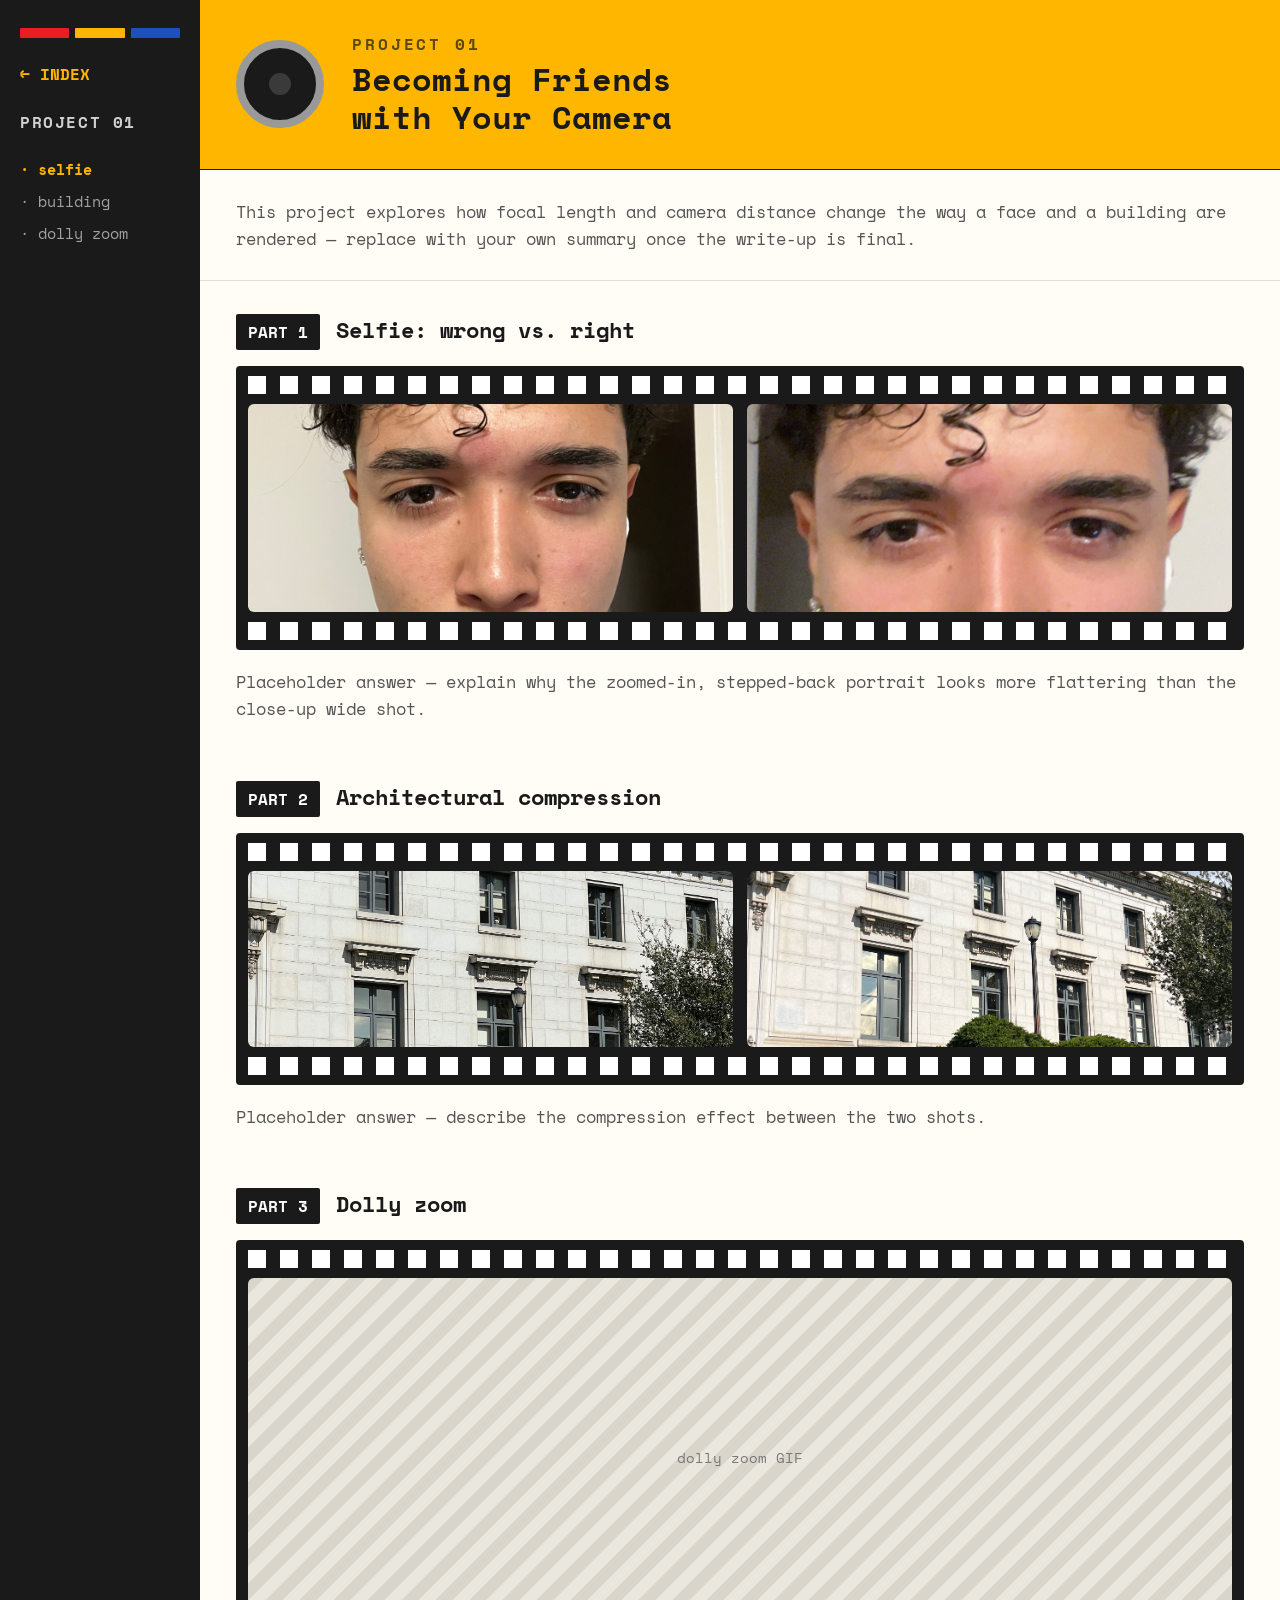
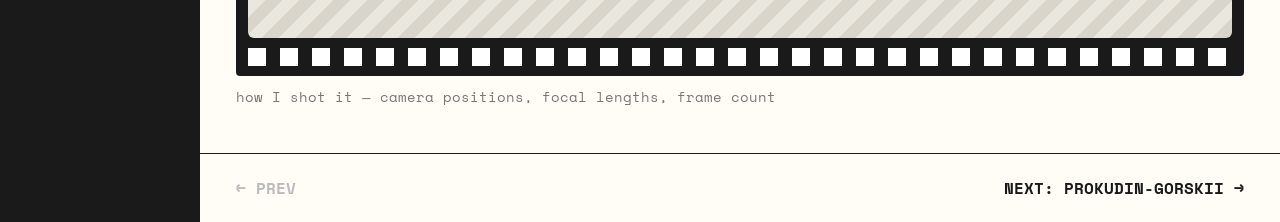
==== projects/01/index.html @ 3f82b8d4 "Add real photos for Project 01 Parts 1 and 2" ====
<!DOCTYPE html>
<html lang="en">
<head>
<meta charset="UTF-8">
<meta name="viewport" content="width=device-width, initial-scale=1.0">
<title>Project 01 — Becoming Friends with Your Camera</title>
<link rel="preconnect" href="https://fonts.googleapis.com">
<link href="https://fonts.googleapis.com/css2?family=Caveat:wght@500;700&family=Space+Mono:wght@400;700&display=swap" rel="stylesheet">
<link rel="stylesheet" href="../../css/site.css">
</head>
<body>
<div class="layout">

  <aside class="sidebar">
    <div class="film-bars">
      <span style="background: var(--red)"></span>
      <span style="background: var(--yellow)"></span>
      <span style="background: var(--blue)"></span>
    </div>

    <a href="../../" class="back-index">← INDEX</a>
    <div class="project-label">PROJECT 01</div>

    <nav class="section-nav">
      <a href="#part-1" class="active">· selfie</a>
      <a href="#part-2">· building</a>
      <a href="#part-3">· dolly zoom</a>
    </nav>

    <div class="next-link" style="visibility:hidden">next 02 →</div>
  </aside>

  <main class="main" style="padding:0">

    <div class="hero hero-yellow">
      <div class="lens"><div class="lens-inner"></div></div>
      <div>
        <div class="hero-eyebrow">PROJECT 01</div>
        <div class="hero-title">Becoming Friends<br>with Your Camera</div>
      </div>
    </div>

    <div class="summary">
      This project explores how focal length and camera distance change the way a face and a
      building are rendered — replace with your own summary once the write-up is final.
    </div>

    <div class="body">

      <section id="part-1">
        <div class="part-heading">
          <span class="part-chip">PART 1</span>
          <span class="part-title">Selfie: wrong vs. right</span>
        </div>
        <div class="film-strip">
          <div class="perf"></div>
          <div class="frames">
            <div class="frame frame-104"><img src="img/part1-close-up.jpg" alt="Close-up selfie, 24mm"></div>
            <div class="frame frame-104"><img src="img/part1-back-zoom.jpg" alt="Stepped back and zoomed selfie, 77mm"></div>
          </div>
          <div class="perf"></div>
        </div>
        <p class="part-answer">
          Placeholder answer — explain why the zoomed-in, stepped-back portrait looks more
          flattering than the close-up wide shot.
        </p>
      </section>

      <section id="part-2">
        <div class="part-heading">
          <span class="part-chip">PART 2</span>
          <span class="part-title">Architectural compression</span>
        </div>
        <div class="film-strip">
          <div class="perf"></div>
          <div class="frames">
            <div class="frame frame-88"><img src="img/part2-zoomed-far.jpg" alt="Building shot, zoomed in from far away"></div>
            <div class="frame frame-88"><img src="img/part2-wide-close.jpg" alt="Building shot, wide angle from close up"></div>
          </div>
          <div class="perf"></div>
        </div>
        <p class="part-answer">
          Placeholder answer — describe the compression effect between the two shots.
        </p>
      </section>

      <section id="part-3">
        <div class="part-heading">
          <span class="part-chip">PART 3</span>
          <span class="part-title">Dolly zoom</span>
        </div>
        <div class="film-strip">
          <div class="perf"></div>
          <div class="frames">
            <div class="frame slot frame-180"><span>dolly zoom GIF</span></div>
          </div>
          <div class="perf"></div>
        </div>
        <p class="part-caption">
          how I shot it — camera positions, focal lengths, frame count
        </p>
      </section>

    </div>

    <div class="page-footer">
      <span class="disabled">← PREV</span>
      <span>NEXT: PROKUDIN-GORSKII →</span>
    </div>

  </main>

</div>

<script>
  const links = document.querySelectorAll('.section-nav a');
  const sections = [...links].map(a => document.querySelector(a.getAttribute('href')));
  const observer = new IntersectionObserver((entries) => {
    entries.forEach(entry => {
      if (entry.isIntersecting) {
        const id = '#' + entry.target.id;
        links.forEach(a => a.classList.toggle('active', a.getAttribute('href') === id));
      }
    });
  }, { rootMargin: '-40% 0px -50% 0px' });
  sections.forEach(s => s && observer.observe(s));
</script>
</body>
</html>
---- css/site.css ----
/* ============================================================
   CS180 Computational Photography — site tokens & components
   ============================================================ */

:root {
  --red: #ed1c24;
  --yellow: #ffb600;
  --blue: #1f4ebf;
  --black: #1a1a1a;
  --bg: #fffdf6;
  --white: #fff;

  --body-copy: #555;
  --slot-label: #777;
  --disabled: #bbb;

  --yellow-dark: #d99b00;
  --red-dark: #b0141b;
  --blue-dark: #16389a;

  --ph-bg: #efece4;
  --ph-border: #bbb6ab;
  --ph-dashed: #cfcac0;
  --ph-text: #b3aea3;

  --slot-stripe-1: #d9d5cb;
  --slot-stripe-2: #eae7de;

  --sidebar-w: 200px;
}

* { box-sizing: border-box; }

html, body {
  margin: 0;
  padding: 0;
  background: var(--bg);
  color: var(--black);
  font-family: 'Space Mono', monospace;
}

a { color: inherit; text-decoration: none; }

.layout {
  display: flex;
  min-height: 100vh;
}

/* ---------------- Sidebar ---------------- */

.sidebar {
  width: var(--sidebar-w);
  flex: 0 0 var(--sidebar-w);
  background: var(--black);
  color: var(--white);
  display: flex;
  flex-direction: column;
  gap: 24px;
  padding: 28px 20px;
}

.film-bars {
  display: flex;
  gap: 6px;
  height: 10px;
}
.film-bars span {
  flex: 1;
  border-radius: 1px;
}

.name-block .name {
  font-weight: 700;
  font-size: 22px;
  line-height: 1.15;
}
.name-block .course {
  font-weight: 400;
  font-size: 14px;
  opacity: .6;
  margin-top: 4px;
}

.project-nav {
  display: flex;
  flex-direction: column;
  gap: 12px;
  font-weight: 400;
  font-size: 16px;
}
.project-nav a,
.project-nav span {
  display: block;
}
.project-nav .active {
  color: var(--yellow);
  font-weight: 700;
}
.project-nav .dim {
  opacity: .7;
}
.project-nav .locked {
  opacity: .35;
}

.section-nav {
  display: flex;
  flex-direction: column;
  gap: 10px;
  font-weight: 400;
  font-size: 15px;
}
.section-nav a {
  opacity: .6;
}
.section-nav a.active {
  color: var(--yellow);
  font-weight: 700;
  opacity: 1;
}

.back-index {
  font-weight: 700;
  font-size: 16px;
  color: var(--yellow);
}

.project-label {
  font-weight: 700;
  font-size: 16px;
  letter-spacing: .1em;
  opacity: .8;
}

.sidebar-footer {
  margin-top: auto;
  display: flex;
  flex-direction: column;
  gap: 8px;
  font-size: 14px;
  opacity: .5;
}

.next-link {
  margin-top: auto;
  font-weight: 700;
  font-size: 16px;
  color: var(--yellow);
}

/* ---------------- Main column ---------------- */

.main {
  flex: 1;
  min-width: 0;
  padding: 40px 36px;
}

.main h1.page-title {
  font-weight: 700;
  font-size: 30px;
  letter-spacing: .16em;
  margin: 0 0 32px;
}

.project-grid {
  display: grid;
  grid-template-columns: 1fr 1fr;
  gap: 28px;
}

/* ---------------- Camera card ---------------- */

.cam-card {
  display: block;
  border: 1.5px solid var(--black);
  border-radius: 10px;
  padding: 18px;
  transition: transform .15s ease;
}
.cam-card:focus-visible {
  outline: 2px solid var(--black);
  outline-offset: 2px;
}
@media (prefers-reduced-motion: no-preference) {
  .cam-card:hover {
    transform: translateY(-4px);
    box-shadow: 0 6px 14px rgba(0,0,0,.15);
  }
}

.cam-yellow { background: var(--yellow); color: var(--black); }
.cam-red    { background: var(--red);    color: var(--white); }
.cam-blue   { background: var(--blue);   color: var(--white); }

.cam-top {
  display: flex;
  justify-content: space-between;
  align-items: flex-start;
}

.lens {
  width: 68px;
  height: 68px;
  border-radius: 50%;
  background: var(--black);
  border: 6px solid #999;
  display: flex;
  align-items: center;
  justify-content: center;
}
.cam-yellow .lens { border-color: var(--yellow-dark); }
.cam-red    .lens { border-color: var(--red-dark); }
.cam-blue   .lens { border-color: var(--blue-dark); }

.lens-inner {
  width: 22px;
  height: 22px;
  border-radius: 50%;
  background: #3a3a3a;
}

.viewfinder {
  width: 44px;
  height: 28px;
  background: var(--white);
  border: 1.5px solid var(--black);
  border-radius: 2px;
}

.shutter {
  width: 24px;
  height: 24px;
  border-radius: 50%;
  border: 1.5px solid var(--black);
}
.cam-yellow .shutter { background: var(--red); }
.cam-red    .shutter,
.cam-blue   .shutter { background: var(--yellow); }

.film-edge {
  height: 16px;
  margin: 18px 0 14px;
  border-radius: 2px;
}
.film-edge-yellow {
  background: repeating-linear-gradient(90deg,
    var(--red) 0 16px, var(--blue) 16px 32px, var(--white) 32px 48px);
}
.film-edge-red {
  background: repeating-linear-gradient(90deg,
    var(--yellow) 0 16px, var(--blue) 16px 32px, var(--white) 32px 48px);
}
.film-edge-blue {
  background: repeating-linear-gradient(90deg,
    var(--red) 0 16px, var(--yellow) 16px 32px, var(--white) 32px 48px);
}

.cam-title {
  font-weight: 700;
  font-size: 21px;
  line-height: 1.15;
}

.cam-footer {
  display: flex;
  justify-content: space-between;
  align-items: center;
  margin-top: 12px;
}
.cam-num {
  font-weight: 400;
  font-size: 14px;
  opacity: .8;
}
.cam-cta {
  font-weight: 700;
  font-size: 14px;
  background: var(--black);
  color: var(--white);
  padding: 4px 8px;
  border-radius: 2px;
}

/* ---------------- Placeholder card ---------------- */

.cam-card.placeholder {
  background: var(--ph-bg);
  border: 1.5px dashed var(--ph-border);
  color: var(--ph-text);
  cursor: default;
  pointer-events: none;
}
.placeholder .lens {
  background: transparent;
  border: 3px dashed var(--ph-dashed);
}
.placeholder .lens-inner {
  background: transparent;
  border: 1.5px dashed var(--ph-dashed);
}
.placeholder .viewfinder {
  background: transparent;
  border: 1.5px dashed var(--ph-dashed);
}
.placeholder .shutter {
  background: transparent;
  border: 1.5px dashed var(--ph-dashed);
}
.placeholder .film-edge {
  background: none;
  border-top: 1px dashed var(--ph-dashed);
  height: 0;
  margin: 18px 0 14px;
}
.placeholder .cam-cta {
  background: transparent;
  color: var(--ph-text);
  border: 1px dashed var(--ph-dashed);
}

/* ---------------- Project hero ---------------- */

.hero {
  border-bottom: 1.5px solid var(--black);
  padding: 32px 36px;
  display: flex;
  align-items: center;
  gap: 28px;
}
.hero-yellow { background: var(--yellow); }
.hero-red    { background: var(--red); color: var(--white); }
.hero-blue   { background: var(--blue); color: var(--white); }

.hero .lens {
  width: 88px;
  height: 88px;
  border-width: 8px;
  flex: 0 0 auto;
}

.hero-eyebrow {
  font-weight: 700;
  font-size: 16px;
  letter-spacing: .18em;
  opacity: .7;
}
.hero-title {
  font-weight: 700;
  font-size: 32px;
  line-height: 1.2;
  margin-top: 4px;
}

.summary {
  padding: 28px 36px;
  border-bottom: 1px solid rgba(0,0,0,.12);
  font-weight: 400;
  font-size: 17px;
  line-height: 1.6;
  color: var(--body-copy);
}

.body {
  display: flex;
  flex-direction: column;
  gap: 40px;
  padding: 32px 36px;
}

.part-heading {
  display: flex;
  align-items: baseline;
  gap: 16px;
  margin-bottom: 16px;
}
.part-chip {
  font-weight: 700;
  font-size: 16px;
  padding: 6px 12px;
  background: var(--black);
  color: var(--white);
  border-radius: 2px;
}
.part-title {
  font-weight: 700;
  font-size: 22px;
}

.part-answer {
  margin-top: 18px;
  font-weight: 400;
  font-size: 17px;
  line-height: 1.6;
  color: var(--body-copy);
}

.part-caption {
  margin-top: 10px;
  font-weight: 400;
  font-size: 14px;
  color: var(--slot-label);
}

/* ---------------- Film strip ---------------- */

.film-strip {
  background: var(--black);
  padding: 10px 12px;
  border-radius: 4px;
}
.perf {
  height: 18px;
  background: repeating-linear-gradient(90deg,
    var(--white) 0 18px, var(--black) 18px 32px);
}
.frames {
  display: flex;
  gap: 14px;
  padding: 10px 0;
}
.frame {
  flex: 1;
  min-width: 0;
  border-radius: 6px;
  overflow: hidden;
}
.frame img {
  width: 100%;
  height: 100%;
  object-fit: cover;
  display: block;
}
.frame.slot {
  background: repeating-linear-gradient(135deg,
    var(--slot-stripe-1) 0 12px, var(--slot-stripe-2) 12px 24px);
  display: flex;
  align-items: center;
  justify-content: center;
  text-align: center;
  padding: 8px;
}
.frame.slot span {
  font-size: 14px;
  color: var(--slot-label);
}

.frame-104 { height: 208px; }
.frame-88  { height: 176px; }
.frame-180 { height: 360px; }

/* ---------------- Page footer nav ---------------- */

.page-footer {
  display: flex;
  justify-content: space-between;
  padding: 22px 36px;
  border-top: 1.5px solid var(--black);
  font-weight: 700;
  font-size: 16px;
}
.page-footer .disabled {
  color: var(--disabled);
  pointer-events: none;
}

/* ---------------- Responsive ---------------- */

@media (max-width: 900px) {
  .layout {
    flex-direction: column;
  }
  .sidebar {
    width: 100%;
    flex: 0 0 auto;
    flex-direction: row;
    align-items: center;
    flex-wrap: wrap;
    gap: 16px 24px;
  }
  .film-bars {
    width: 60px;
    height: auto;
    flex-direction: column;
    align-self: stretch;
  }
  .name-block { margin-right: auto; }
  .sidebar-footer,
  .next-link {
    margin-top: 0;
    margin-left: auto;
  }
  .project-nav {
    flex-direction: row;
    gap: 16px;
  }
  .section-nav {
    flex-direction: row;
    gap: 16px;
  }
}

@media (max-width: 640px) {
  .project-grid {
    grid-template-columns: 1fr;
  }
  .frames {
    flex-direction: column;
  }
  .frame-104, .frame-88 {
    height: auto;
    min-height: 200px;
  }
}
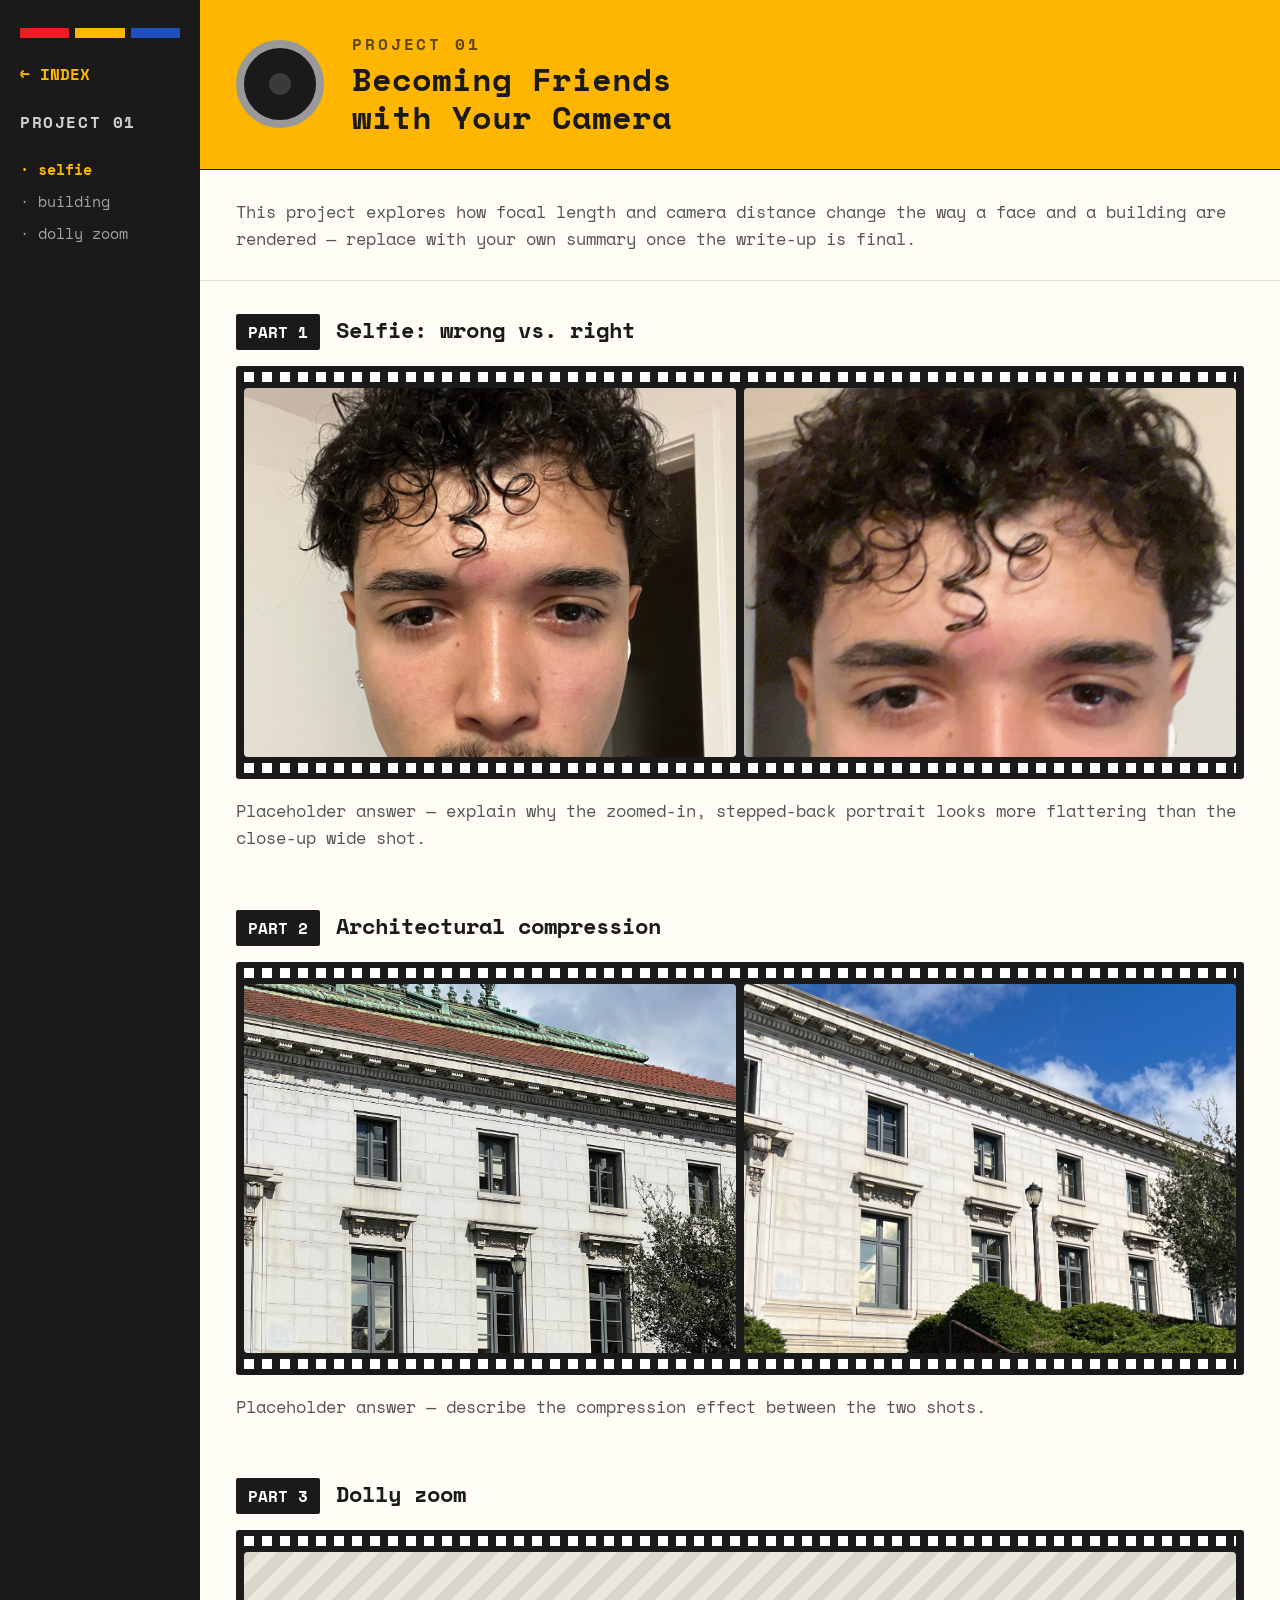
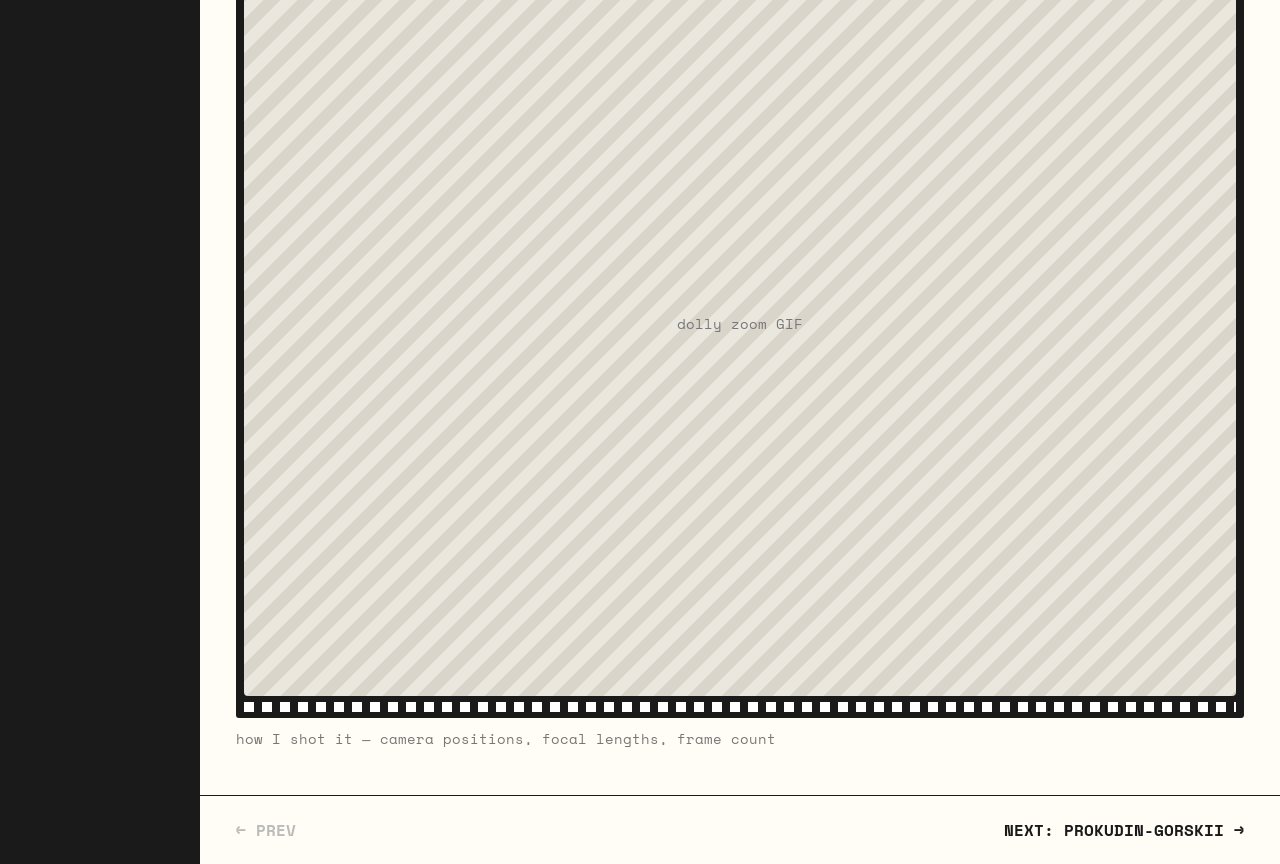
==== commit a34a7fb8: "Fix film frame crop to 4:3 aspect ratio and shrink film border" ====
--- a/projects/01/index.html
+++ b/projects/01/index.html
@@ -55,8 +55,8 @@
         <div class="film-strip">
           <div class="perf"></div>
           <div class="frames">
-            <div class="frame frame-104"><img src="img/part1-close-up.jpg" alt="Close-up selfie, 24mm"></div>
-            <div class="frame frame-104"><img src="img/part1-back-zoom.jpg" alt="Stepped back and zoomed selfie, 77mm"></div>
+            <div class="frame"><img src="img/part1-close-up.jpg" alt="Close-up selfie, 24mm"></div>
+            <div class="frame"><img src="img/part1-back-zoom.jpg" alt="Stepped back and zoomed selfie, 77mm"></div>
           </div>
           <div class="perf"></div>
         </div>
@@ -74,8 +74,8 @@
         <div class="film-strip">
           <div class="perf"></div>
           <div class="frames">
-            <div class="frame frame-88"><img src="img/part2-zoomed-far.jpg" alt="Building shot, zoomed in from far away"></div>
-            <div class="frame frame-88"><img src="img/part2-wide-close.jpg" alt="Building shot, wide angle from close up"></div>
+            <div class="frame"><img src="img/part2-zoomed-far.jpg" alt="Building shot, zoomed in from far away"></div>
+            <div class="frame"><img src="img/part2-wide-close.jpg" alt="Building shot, wide angle from close up"></div>
           </div>
           <div class="perf"></div>
         </div>
@@ -92,7 +92,7 @@
         <div class="film-strip">
           <div class="perf"></div>
           <div class="frames">
-            <div class="frame slot frame-180"><span>dolly zoom GIF</span></div>
+            <div class="frame slot"><span>dolly zoom GIF</span></div>
           </div>
           <div class="perf"></div>
         </div>
--- a/css/site.css
+++ b/css/site.css
@@ -406,29 +406,31 @@
 
 .film-strip {
   background: var(--black);
-  padding: 10px 12px;
-  border-radius: 4px;
+  padding: 6px 8px;
+  border-radius: 3px;
 }
 .perf {
-  height: 18px;
+  height: 10px;
   background: repeating-linear-gradient(90deg,
-    var(--white) 0 18px, var(--black) 18px 32px);
+    var(--white) 0 10px, var(--black) 10px 18px);
 }
 .frames {
   display: flex;
-  gap: 14px;
-  padding: 10px 0;
+  gap: 8px;
+  padding: 6px 0;
 }
 .frame {
   flex: 1;
   min-width: 0;
-  border-radius: 6px;
+  aspect-ratio: 4 / 3;
+  border-radius: 4px;
   overflow: hidden;
 }
 .frame img {
   width: 100%;
   height: 100%;
   object-fit: cover;
+  object-position: center 30%;
   display: block;
 }
 .frame.slot {
@@ -444,10 +446,6 @@
   font-size: 14px;
   color: var(--slot-label);
 }
-
-.frame-104 { height: 208px; }
-.frame-88  { height: 176px; }
-.frame-180 { height: 360px; }
 
 /* ---------------- Page footer nav ---------------- */
 
@@ -507,8 +505,4 @@
   .frames {
     flex-direction: column;
   }
-  .frame-104, .frame-88 {
-    height: auto;
-    min-height: 200px;
-  }
-}
+}
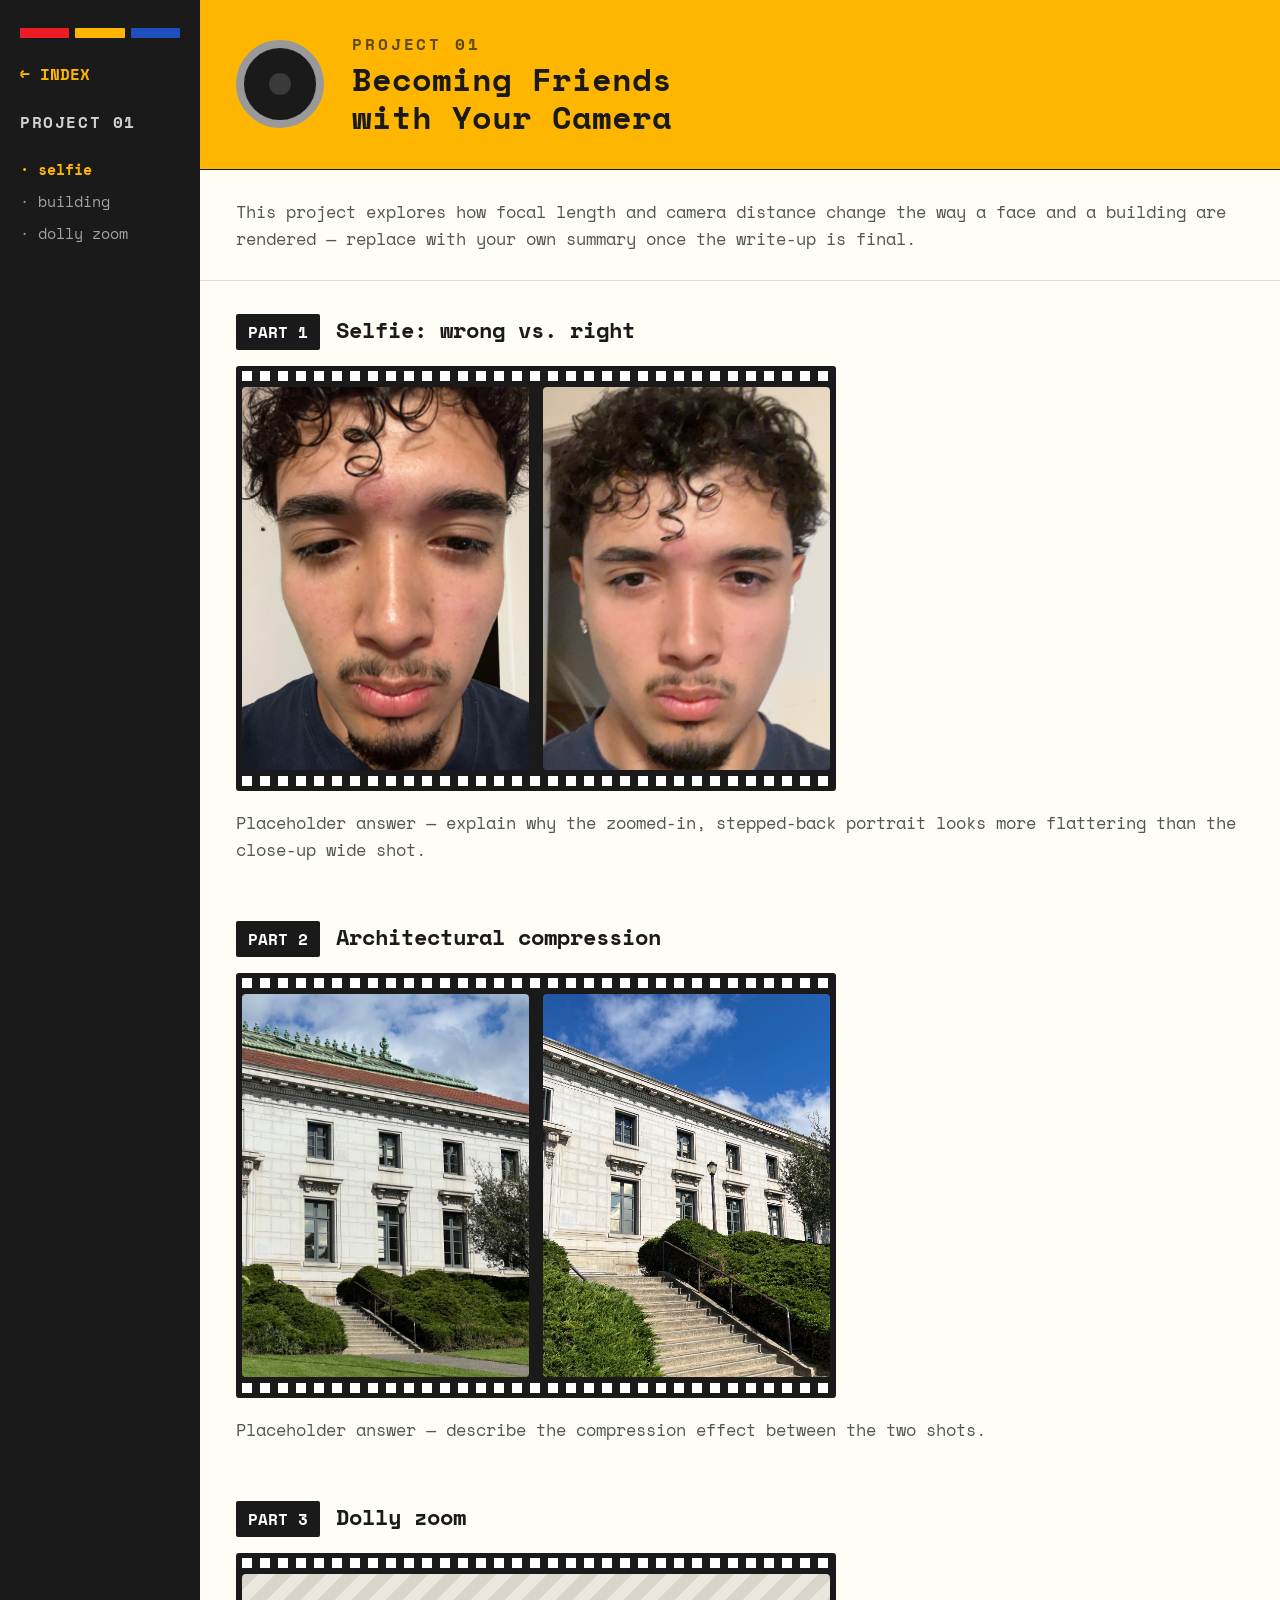
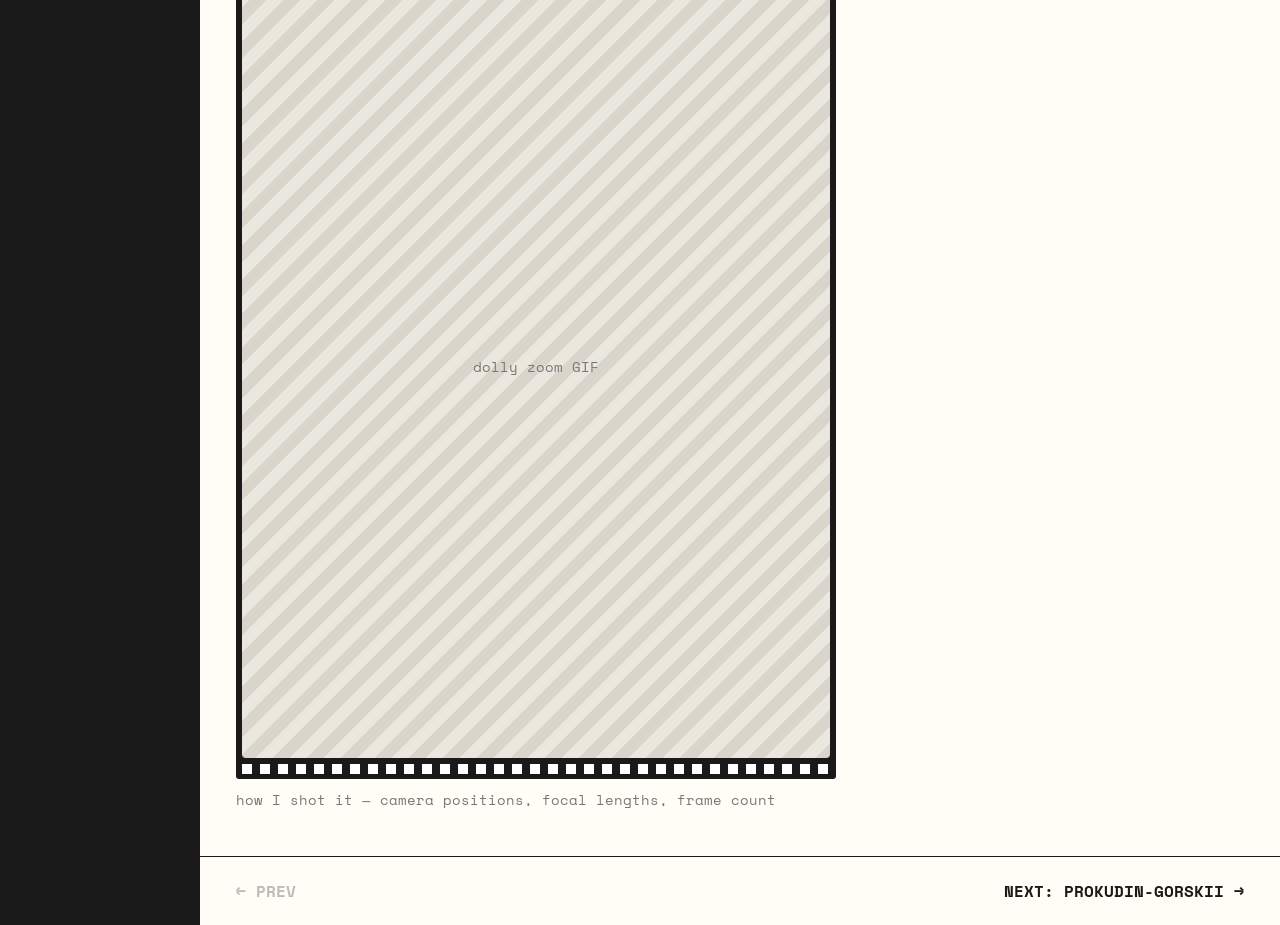
==== commit 0ccce534: "Adjust film frame crop and image positioning" ====
--- a/projects/01/index.html
+++ b/projects/01/index.html
@@ -56,7 +56,7 @@
           <div class="perf"></div>
           <div class="frames">
             <div class="frame"><img src="img/part1-close-up.jpg" alt="Close-up selfie, 24mm"></div>
-            <div class="frame"><img src="img/part1-back-zoom.jpg" alt="Stepped back and zoomed selfie, 77mm"></div>
+            <div class="frame"><img src="img/part1-back-zoom.jpg" alt="Stepped back and zoomed selfie, 77mm" style="object-position: center 60%"></div>
           </div>
           <div class="perf"></div>
         </div>
--- a/css/site.css
+++ b/css/site.css
@@ -406,8 +406,10 @@
 
 .film-strip {
   background: var(--black);
-  padding: 6px 8px;
+  padding: 5px 6px;
   border-radius: 3px;
+  max-width: 600px;
+  margin: 0;
 }
 .perf {
   height: 10px;
@@ -416,21 +418,22 @@
 }
 .frames {
   display: flex;
-  gap: 8px;
+  gap: 14px;
   padding: 6px 0;
 }
 .frame {
   flex: 1;
   min-width: 0;
-  aspect-ratio: 4 / 3;
+  aspect-ratio: 3 / 4;
   border-radius: 4px;
   overflow: hidden;
+  background: var(--black);
 }
 .frame img {
   width: 100%;
   height: 100%;
   object-fit: cover;
-  object-position: center 30%;
+  object-position: center 35%;
   display: block;
 }
 .frame.slot {
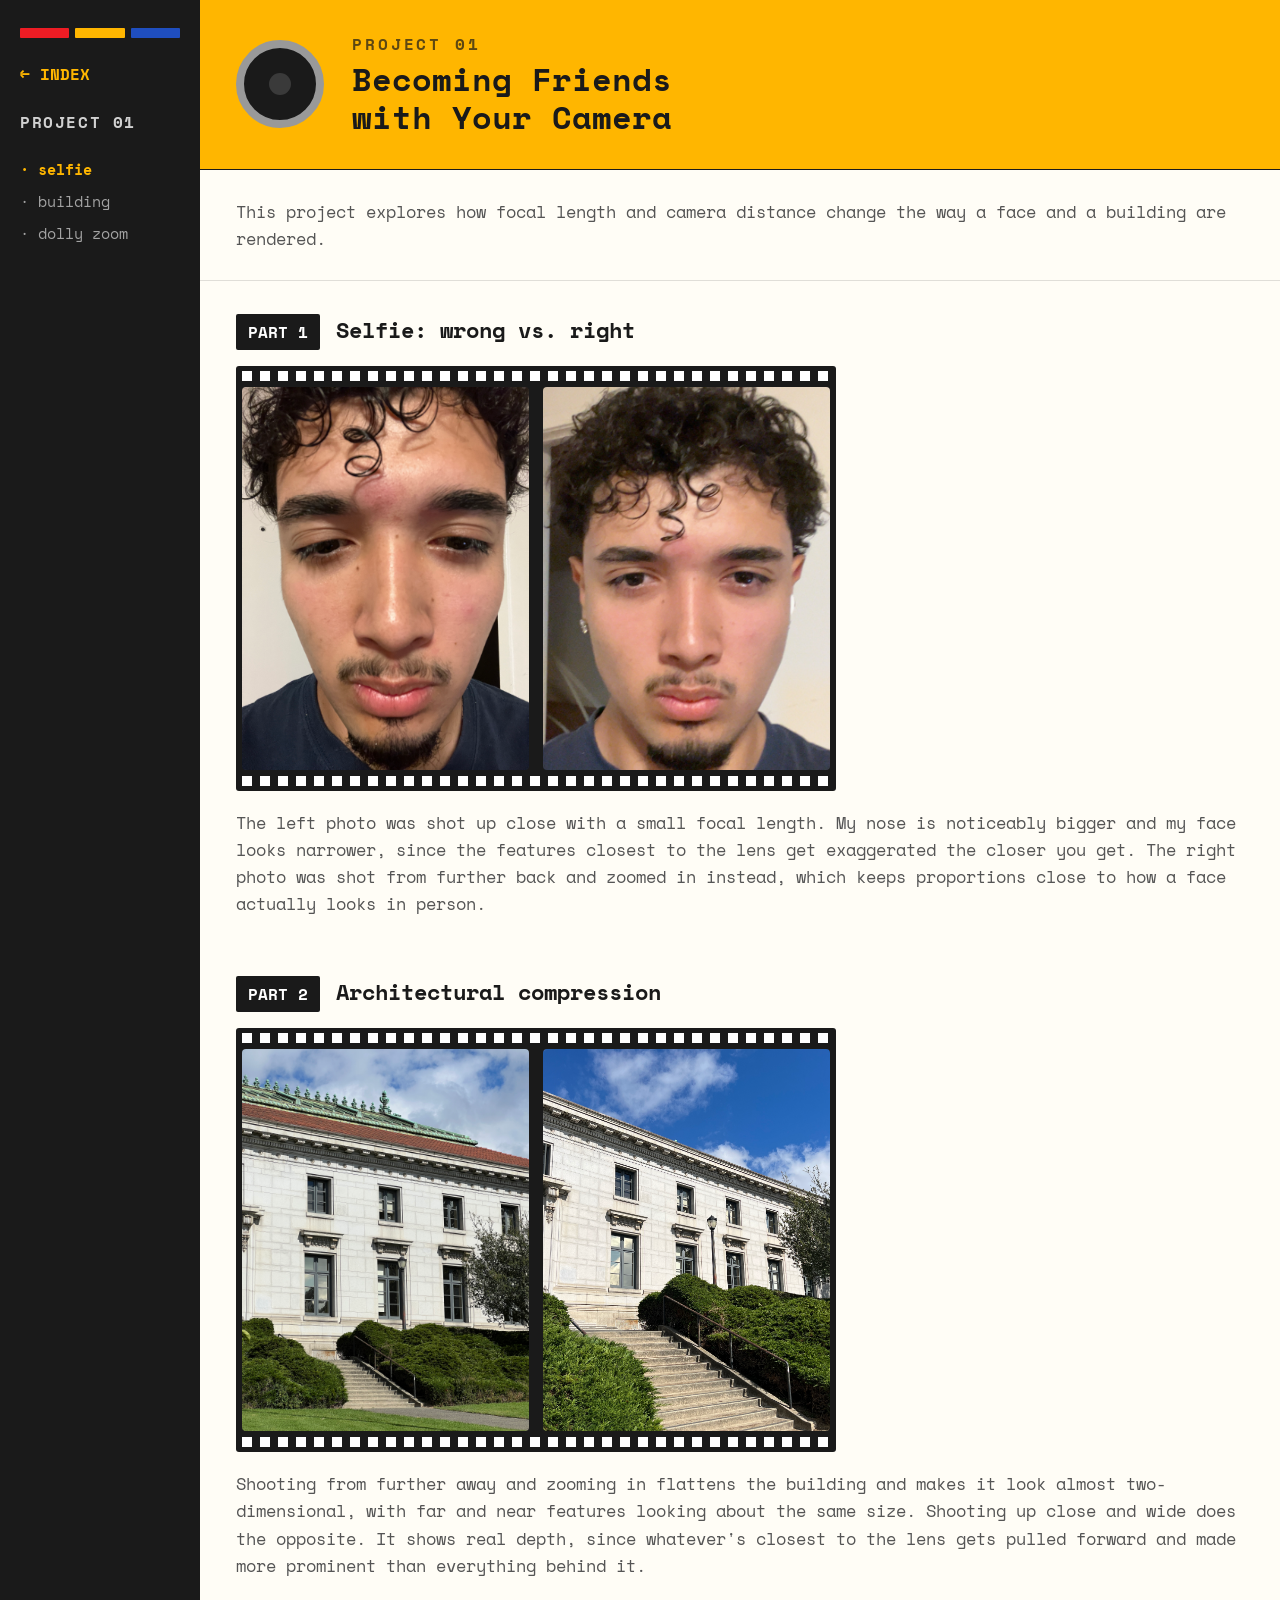
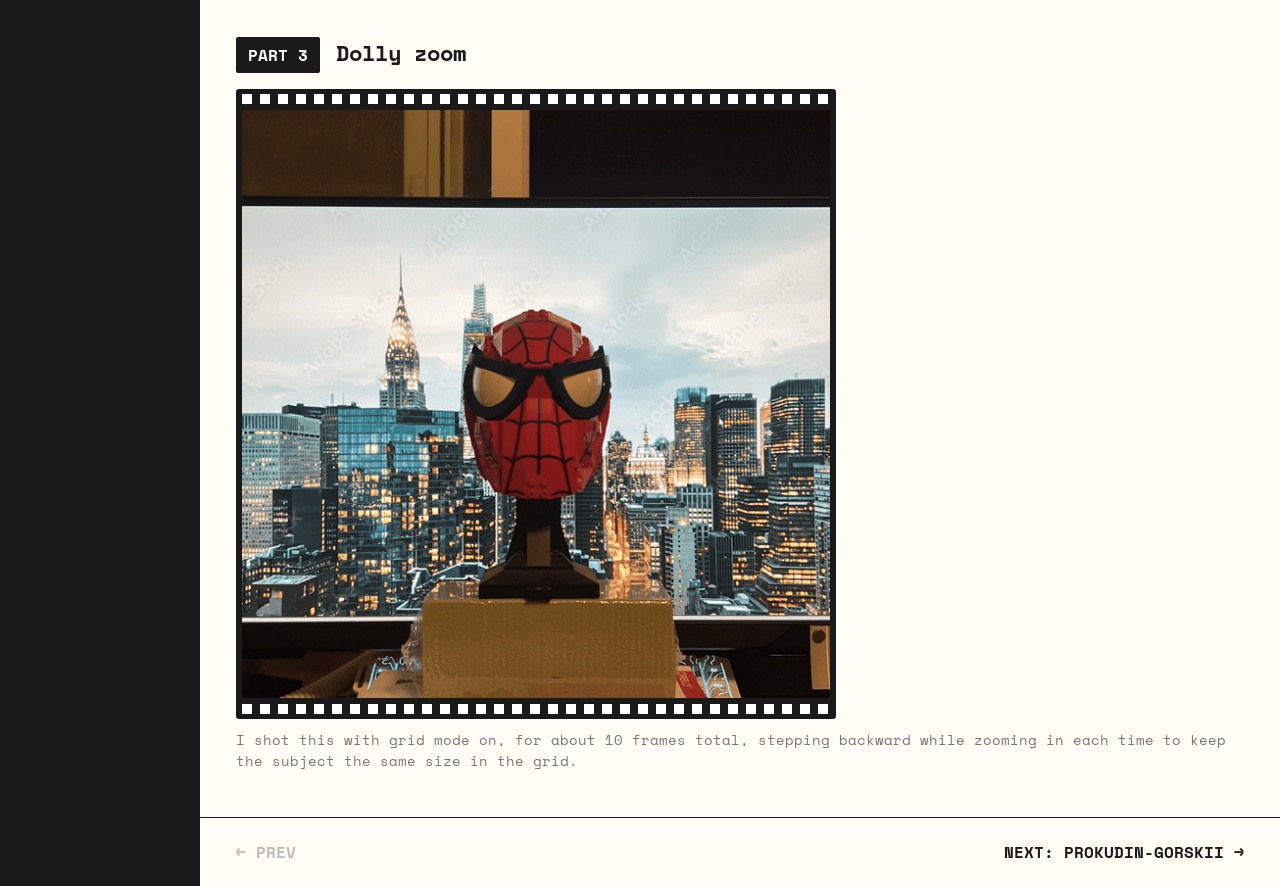
==== commit 806a4661: "Add dolly zoom GIF and fill in Project 01 write-up text" ====
--- a/projects/01/index.html
+++ b/projects/01/index.html
@@ -42,7 +42,7 @@
 
     <div class="summary">
       This project explores how focal length and camera distance change the way a face and a
-      building are rendered — replace with your own summary once the write-up is final.
+      building are rendered.
     </div>
 
     <div class="body">
@@ -61,8 +61,10 @@
           <div class="perf"></div>
         </div>
         <p class="part-answer">
-          Placeholder answer — explain why the zoomed-in, stepped-back portrait looks more
-          flattering than the close-up wide shot.
+          The left photo was shot up close with a small focal length. My nose is noticeably bigger
+          and my face looks narrower, since the features closest to the lens get exaggerated the
+          closer you get. The right photo was shot from further back and zoomed in instead, which
+          keeps proportions close to how a face actually looks in person.
         </p>
       </section>
 
@@ -80,7 +82,10 @@
           <div class="perf"></div>
         </div>
         <p class="part-answer">
-          Placeholder answer — describe the compression effect between the two shots.
+          Shooting from further away and zooming in flattens the building and makes it look almost
+          two-dimensional, with far and near features looking about the same size. Shooting up
+          close and wide does the opposite. It shows real depth, since whatever's closest to the
+          lens gets pulled forward and made more prominent than everything behind it.
         </p>
       </section>
 
@@ -92,12 +97,13 @@
         <div class="film-strip">
           <div class="perf"></div>
           <div class="frames">
-            <div class="frame slot"><span>dolly zoom GIF</span></div>
+            <div class="frame" style="aspect-ratio: 1 / 1"><img src="img/part3-dolly-zoom.gif" alt="Dolly zoom animation"></div>
           </div>
           <div class="perf"></div>
         </div>
         <p class="part-caption">
-          how I shot it — camera positions, focal lengths, frame count
+          I shot this with grid mode on, for about 10 frames total, stepping backward while
+          zooming in each time to keep the subject the same size in the grid.
         </p>
       </section>
 
--- a/css/site.css
+++ b/css/site.css
@@ -408,6 +408,7 @@
   background: var(--black);
   padding: 5px 6px;
   border-radius: 3px;
+  width: 65%;
   max-width: 600px;
   margin: 0;
 }
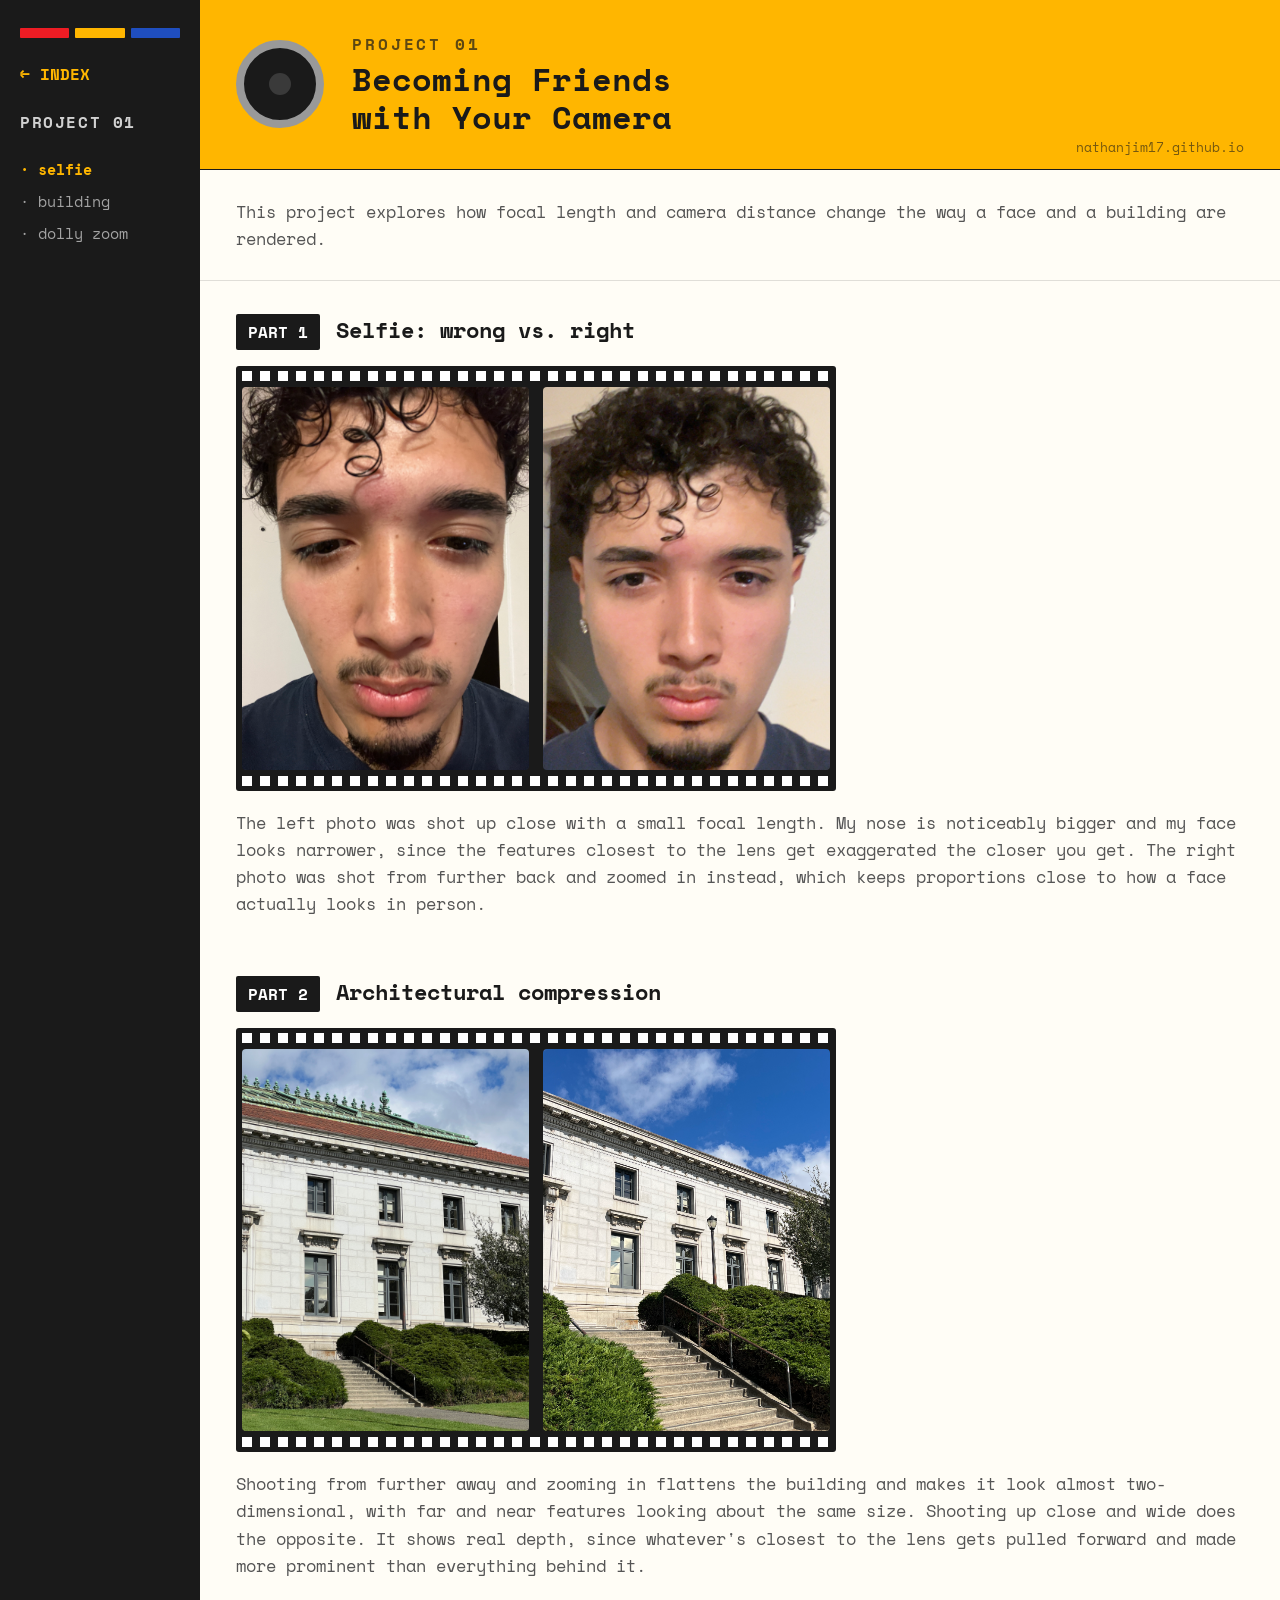
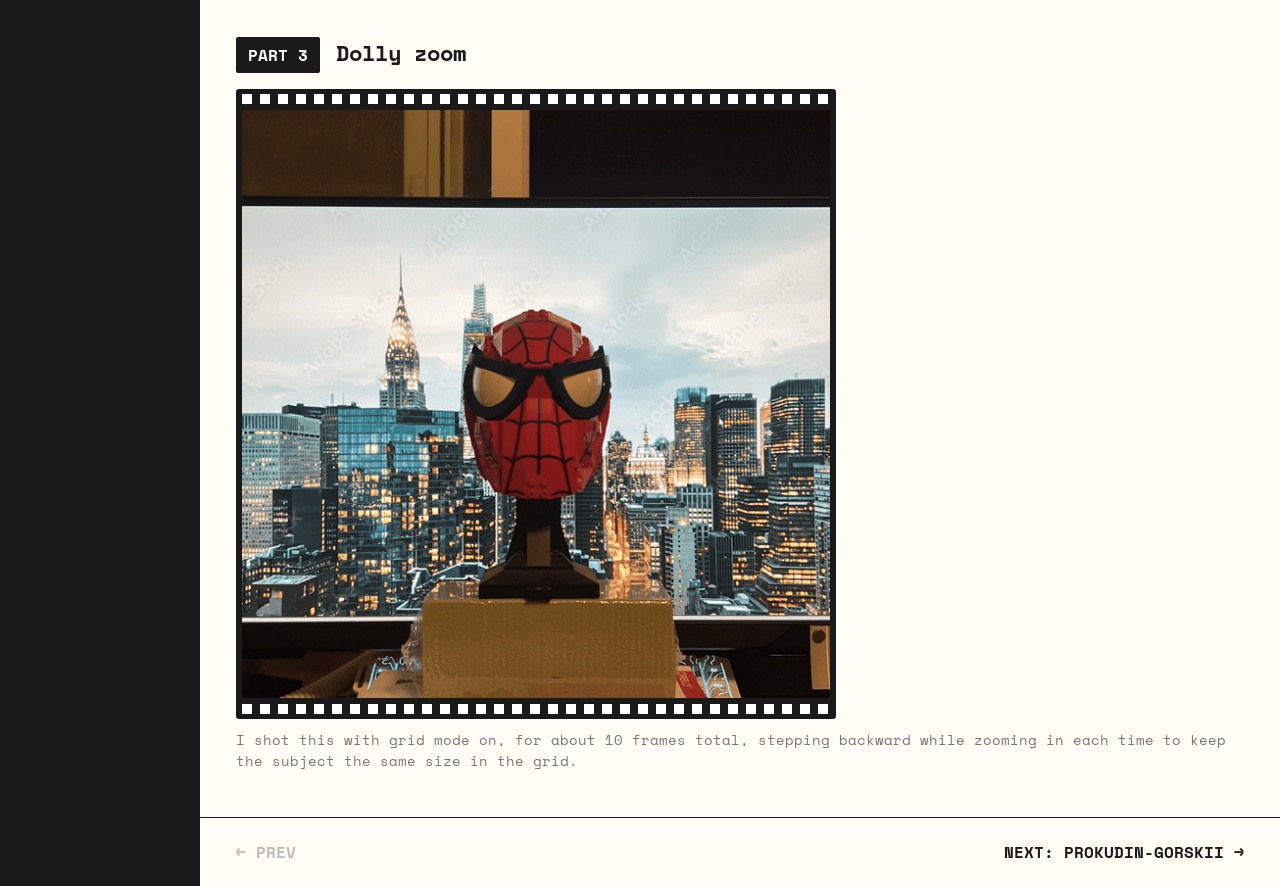
==== commit 53d8b820: "Add site URL to project page hero header" ====
--- a/projects/01/index.html
+++ b/projects/01/index.html
@@ -38,6 +38,7 @@
         <div class="hero-eyebrow">PROJECT 01</div>
         <div class="hero-title">Becoming Friends<br>with Your Camera</div>
       </div>
+      <span class="hero-url">nathanjim17.github.io</span>
     </div>
 
     <div class="summary">
--- a/css/site.css
+++ b/css/site.css
@@ -322,11 +322,20 @@
 /* ---------------- Project hero ---------------- */
 
 .hero {
+  position: relative;
   border-bottom: 1.5px solid var(--black);
   padding: 32px 36px;
   display: flex;
   align-items: center;
   gap: 28px;
+}
+.hero-url {
+  position: absolute;
+  right: 36px;
+  bottom: 12px;
+  font-weight: 400;
+  font-size: 13px;
+  opacity: .6;
 }
 .hero-yellow { background: var(--yellow); }
 .hero-red    { background: var(--red); color: var(--white); }
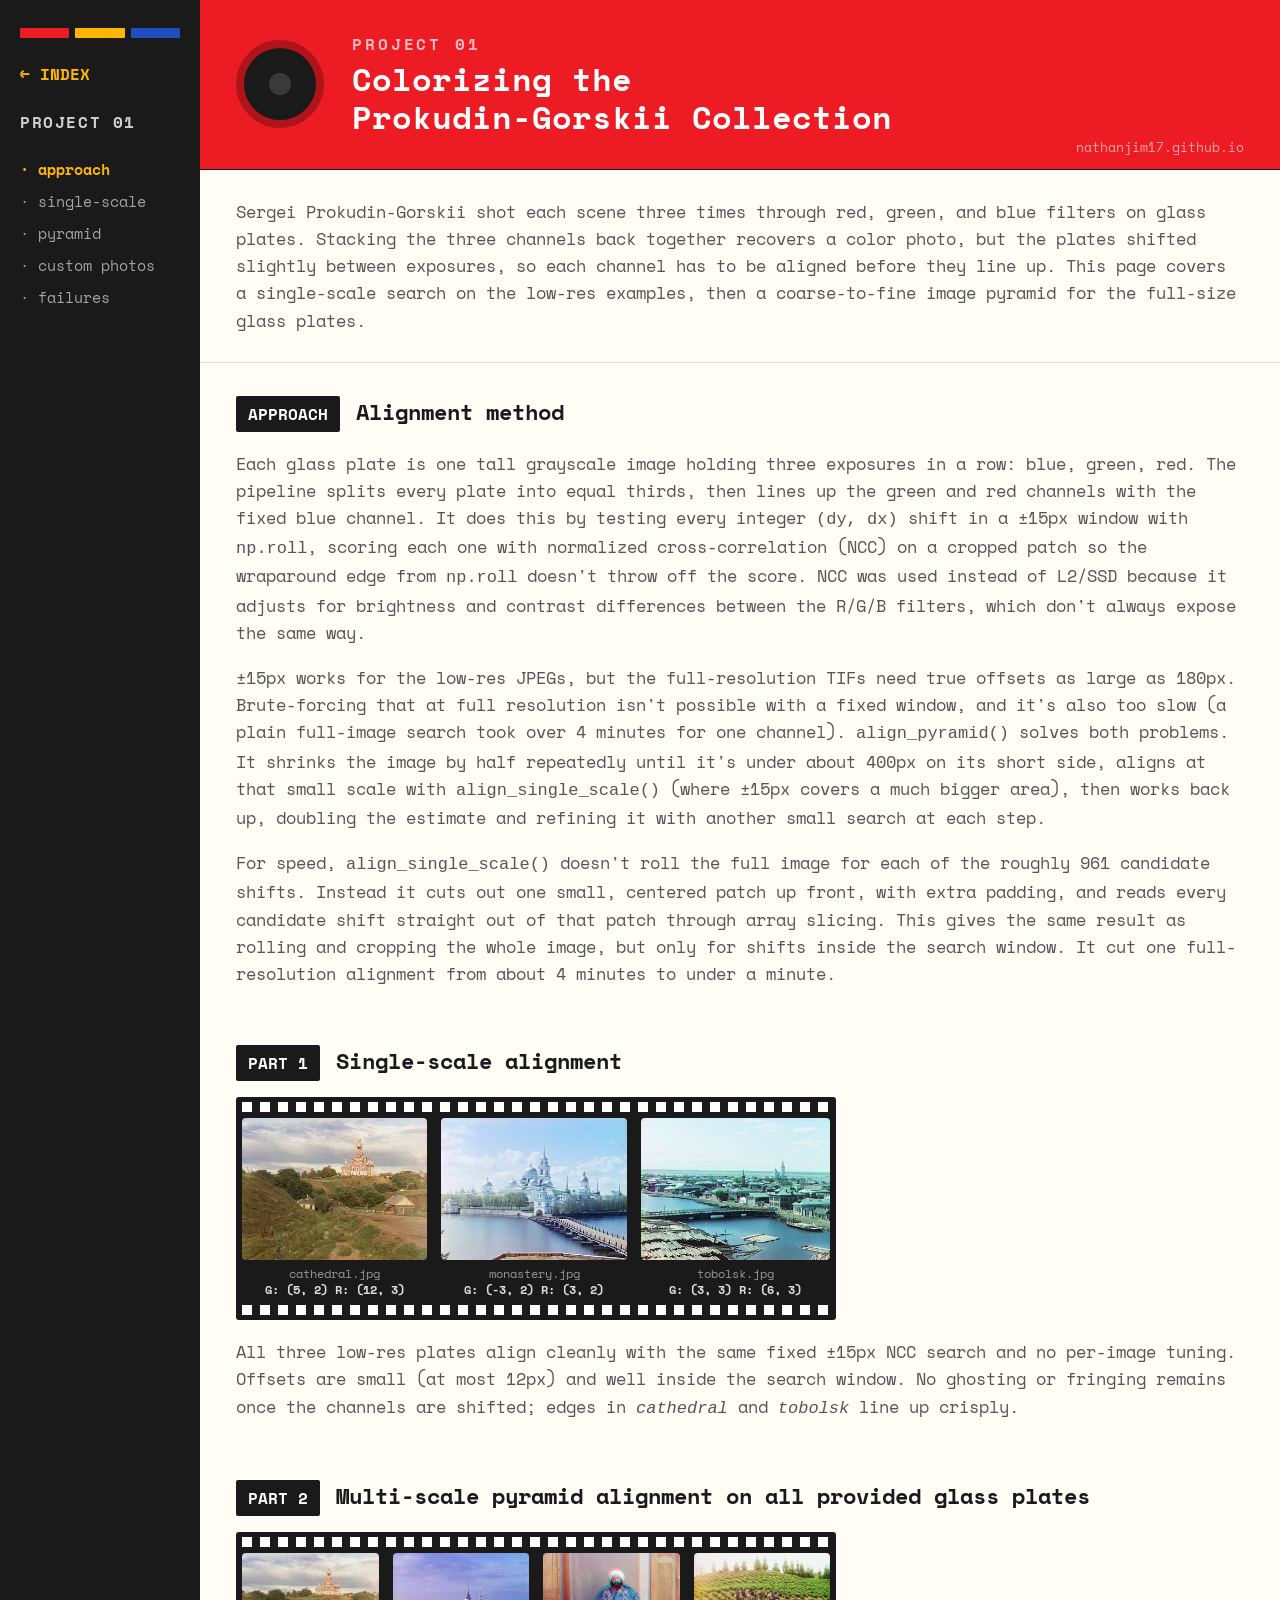
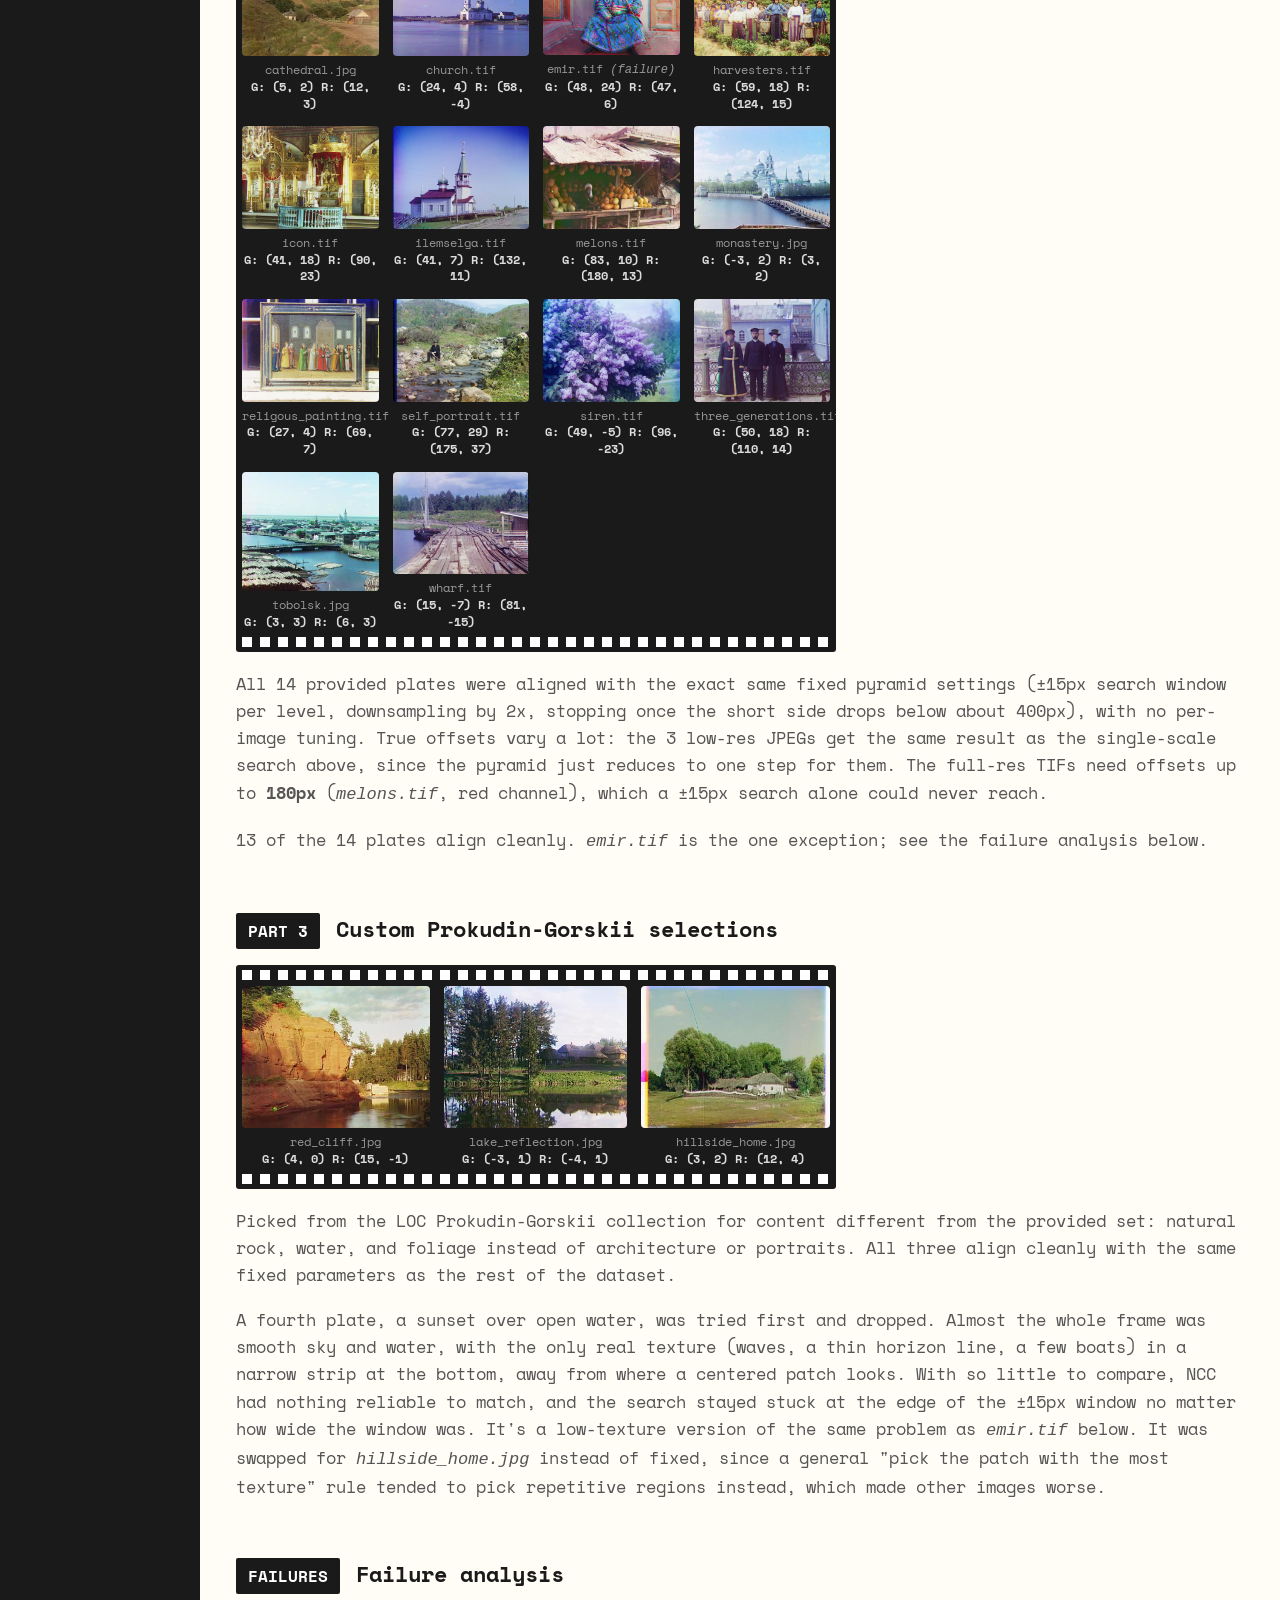
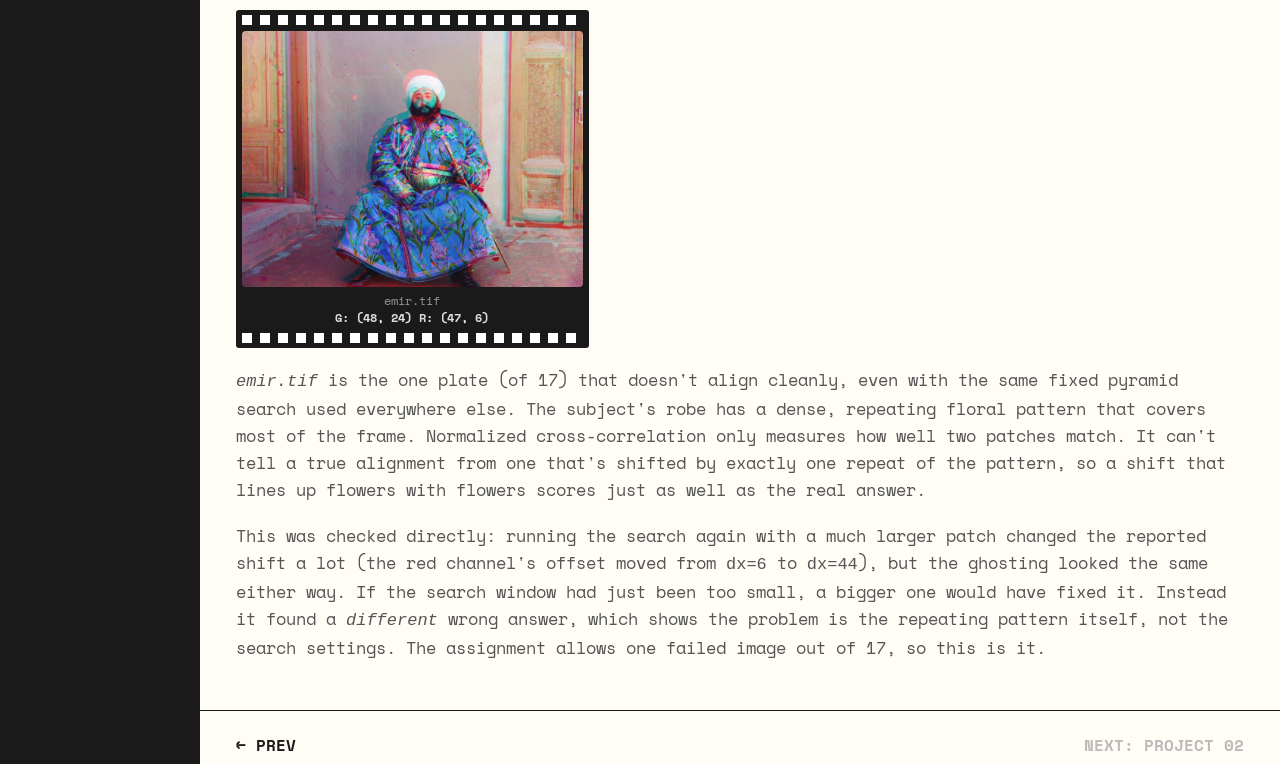
==== commit a5a82b51: "Add Project 01: Colorizing the Prokudin-Gorskii Collection Renumbers the camera project to 00 so thi" ====
--- a/projects/01/index.html
+++ b/projects/01/index.html
@@ -3,7 +3,7 @@
 <head>
 <meta charset="UTF-8">
 <meta name="viewport" content="width=device-width, initial-scale=1.0">
-<title>Project 01 — Becoming Friends with Your Camera</title>
+<title>Project 01: Colorizing the Prokudin-Gorskii Collection</title>
 <link rel="preconnect" href="https://fonts.googleapis.com">
 <link href="https://fonts.googleapis.com/css2?family=Caveat:wght@500;700&family=Space+Mono:wght@400;700&display=swap" rel="stylesheet">
 <link rel="stylesheet" href="../../css/site.css">
@@ -22,9 +22,11 @@
     <div class="project-label">PROJECT 01</div>
 
     <nav class="section-nav">
-      <a href="#part-1" class="active">· selfie</a>
-      <a href="#part-2">· building</a>
-      <a href="#part-3">· dolly zoom</a>
+      <a href="#part-approach" class="active">· approach</a>
+      <a href="#part-single">· single-scale</a>
+      <a href="#part-pyramid">· pyramid</a>
+      <a href="#part-custom">· custom photos</a>
+      <a href="#part-failures">· failures</a>
     </nav>
 
     <div class="next-link" style="visibility:hidden">next 02 →</div>
@@ -32,87 +34,198 @@
 
   <main class="main" style="padding:0">
 
-    <div class="hero hero-yellow">
+    <div class="hero hero-red">
       <div class="lens"><div class="lens-inner"></div></div>
       <div>
         <div class="hero-eyebrow">PROJECT 01</div>
-        <div class="hero-title">Becoming Friends<br>with Your Camera</div>
+        <div class="hero-title">Colorizing the<br>Prokudin-Gorskii Collection</div>
       </div>
       <span class="hero-url">nathanjim17.github.io</span>
     </div>
 
     <div class="summary">
-      This project explores how focal length and camera distance change the way a face and a
-      building are rendered.
+      Sergei Prokudin-Gorskii shot each scene three times through red, green, and blue filters on
+      glass plates. Stacking the three channels back together recovers a color photo, but the
+      plates shifted slightly between exposures, so each channel has to be aligned before they
+      line up. This page covers a single-scale search on the low-res examples, then a
+      coarse-to-fine image pyramid for the full-size glass plates.
     </div>
 
     <div class="body">
 
-      <section id="part-1">
+      <section id="part-approach">
+        <div class="part-heading">
+          <span class="part-chip">APPROACH</span>
+          <span class="part-title">Alignment method</span>
+        </div>
+        <p class="part-answer">
+          Each glass plate is one tall grayscale image holding three exposures in a row: blue,
+          green, red. The pipeline splits every plate into equal thirds, then lines up the green
+          and red channels with the fixed blue channel. It does this by testing every integer
+          <code>(dy, dx)</code> shift in a &plusmn;15px window with <code>np.roll</code>, scoring
+          each one with normalized cross-correlation (NCC) on a cropped patch so the wraparound
+          edge from <code>np.roll</code> doesn't throw off the score. NCC was used instead of
+          L2/SSD because it adjusts for brightness and contrast differences between the R/G/B
+          filters, which don't always expose the same way.
+        </p>
+        <p class="part-answer">
+          &plusmn;15px works for the low-res JPEGs, but the full-resolution TIFs need true
+          offsets as large as 180px. Brute-forcing that at full resolution isn't possible with a
+          fixed window, and it's also too slow (a plain full-image search took over 4 minutes
+          for one channel). <code>align_pyramid()</code> solves both problems. It shrinks the
+          image by half repeatedly until it's under about 400px on its short side, aligns at
+          that small scale with <code>align_single_scale()</code> (where &plusmn;15px covers a
+          much bigger area), then works back up, doubling the estimate and refining it with
+          another small search at each step.
+        </p>
+        <p class="part-answer">
+          For speed, <code>align_single_scale()</code> doesn't roll the full image for each of
+          the roughly 961 candidate shifts. Instead it cuts out one small, centered patch up
+          front, with extra padding, and reads every candidate shift straight out of that patch
+          through array slicing. This gives the same result as rolling and cropping the whole
+          image, but only for shifts inside the search window. It cut one full-resolution
+          alignment from about 4 minutes to under a minute.
+        </p>
+      </section>
+
+      <section id="part-single">
         <div class="part-heading">
           <span class="part-chip">PART 1</span>
-          <span class="part-title">Selfie: wrong vs. right</span>
+          <span class="part-title">Single-scale alignment</span>
         </div>
         <div class="film-strip">
           <div class="perf"></div>
           <div class="frames">
-            <div class="frame"><img src="img/part1-close-up.jpg" alt="Close-up selfie, 24mm"></div>
-            <div class="frame"><img src="img/part1-back-zoom.jpg" alt="Stepped back and zoomed selfie, 77mm" style="object-position: center 60%"></div>
+            <div class="result-tile">
+              <div class="frame"><img src="img/cathedral.jpg" alt="cathedral, aligned"></div>
+              <div class="result-label">cathedral.jpg<br><b>G: (5, 2)  R: (12, 3)</b></div>
+            </div>
+            <div class="result-tile">
+              <div class="frame"><img src="img/monastery.jpg" alt="monastery, aligned"></div>
+              <div class="result-label">monastery.jpg<br><b>G: (-3, 2)  R: (3, 2)</b></div>
+            </div>
+            <div class="result-tile">
+              <div class="frame"><img src="img/tobolsk.jpg" alt="tobolsk, aligned"></div>
+              <div class="result-label">tobolsk.jpg<br><b>G: (3, 3)  R: (6, 3)</b></div>
+            </div>
           </div>
           <div class="perf"></div>
         </div>
         <p class="part-answer">
-          The left photo was shot up close with a small focal length. My nose is noticeably bigger
-          and my face looks narrower, since the features closest to the lens get exaggerated the
-          closer you get. The right photo was shot from further back and zoomed in instead, which
-          keeps proportions close to how a face actually looks in person.
-        </p>
-      </section>
-
-      <section id="part-2">
+          All three low-res plates align cleanly with the same fixed &plusmn;15px NCC search and
+          no per-image tuning. Offsets are small (at most 12px) and well inside the search
+          window. No ghosting or fringing remains once the channels are shifted; edges in
+          <em>cathedral</em> and <em>tobolsk</em> line up crisply.
+        </p>
+      </section>
+
+      <section id="part-pyramid">
         <div class="part-heading">
           <span class="part-chip">PART 2</span>
-          <span class="part-title">Architectural compression</span>
+          <span class="part-title">Multi-scale pyramid alignment on all provided glass plates</span>
         </div>
         <div class="film-strip">
           <div class="perf"></div>
+          <div class="frames grid">
+            <div class="result-tile"><div class="frame"><img src="img/cathedral.jpg" alt="cathedral, aligned"></div><div class="result-label">cathedral.jpg<br><b>G: (5, 2)  R: (12, 3)</b></div></div>
+            <div class="result-tile"><div class="frame"><img src="img/church.jpg" alt="church, aligned"></div><div class="result-label">church.tif<br><b>G: (24, 4)  R: (58, -4)</b></div></div>
+            <div class="result-tile"><div class="frame"><img src="img/emir.jpg" alt="emir, misaligned"></div><div class="result-label">emir.tif <em>(failure)</em><br><b>G: (48, 24)  R: (47, 6)</b></div></div>
+            <div class="result-tile"><div class="frame"><img src="img/harvesters.jpg" alt="harvesters, aligned"></div><div class="result-label">harvesters.tif<br><b>G: (59, 18)  R: (124, 15)</b></div></div>
+            <div class="result-tile"><div class="frame"><img src="img/icon.jpg" alt="icon, aligned"></div><div class="result-label">icon.tif<br><b>G: (41, 18)  R: (90, 23)</b></div></div>
+            <div class="result-tile"><div class="frame"><img src="img/ilemselga.jpg" alt="ilemselga, aligned"></div><div class="result-label">ilemselga.tif<br><b>G: (41, 7)  R: (132, 11)</b></div></div>
+            <div class="result-tile"><div class="frame"><img src="img/melons.jpg" alt="melons, aligned"></div><div class="result-label">melons.tif<br><b>G: (83, 10)  R: (180, 13)</b></div></div>
+            <div class="result-tile"><div class="frame"><img src="img/monastery.jpg" alt="monastery, aligned"></div><div class="result-label">monastery.jpg<br><b>G: (-3, 2)  R: (3, 2)</b></div></div>
+            <div class="result-tile"><div class="frame"><img src="img/religous_painting.jpg" alt="religious painting, aligned"></div><div class="result-label">religous_painting.tif<br><b>G: (27, 4)  R: (69, 7)</b></div></div>
+            <div class="result-tile"><div class="frame"><img src="img/self_portrait.jpg" alt="self portrait, aligned"></div><div class="result-label">self_portrait.tif<br><b>G: (77, 29)  R: (175, 37)</b></div></div>
+            <div class="result-tile"><div class="frame"><img src="img/siren.jpg" alt="siren, aligned"></div><div class="result-label">siren.tif<br><b>G: (49, -5)  R: (96, -23)</b></div></div>
+            <div class="result-tile"><div class="frame"><img src="img/three_generations.jpg" alt="three generations, aligned"></div><div class="result-label">three_generations.tif<br><b>G: (50, 18)  R: (110, 14)</b></div></div>
+            <div class="result-tile"><div class="frame"><img src="img/tobolsk.jpg" alt="tobolsk, aligned"></div><div class="result-label">tobolsk.jpg<br><b>G: (3, 3)  R: (6, 3)</b></div></div>
+            <div class="result-tile"><div class="frame"><img src="img/wharf.jpg" alt="wharf, aligned"></div><div class="result-label">wharf.tif<br><b>G: (15, -7)  R: (81, -15)</b></div></div>
+          </div>
+          <div class="perf"></div>
+        </div>
+        <p class="part-answer">
+          All 14 provided plates were aligned with the exact same fixed pyramid settings
+          (&plusmn;15px search window per level, downsampling by 2x, stopping once the short
+          side drops below about 400px), with no per-image tuning. True offsets vary a lot: the
+          3 low-res JPEGs get the same result as the single-scale search above, since the
+          pyramid just reduces to one step for them. The full-res TIFs need offsets up to
+          <b>180px</b> (<em>melons.tif</em>, red channel), which a &plusmn;15px search alone
+          could never reach.
+        </p>
+        <p class="part-answer">
+          13 of the 14 plates align cleanly. <em>emir.tif</em> is the one exception;
+          see the <a href="#part-failures">failure analysis</a> below.
+        </p>
+      </section>
+
+      <section id="part-custom">
+        <div class="part-heading">
+          <span class="part-chip">PART 3</span>
+          <span class="part-title">Custom Prokudin-Gorskii selections</span>
+        </div>
+        <div class="film-strip">
+          <div class="perf"></div>
           <div class="frames">
-            <div class="frame"><img src="img/part2-zoomed-far.jpg" alt="Building shot, zoomed in from far away"></div>
-            <div class="frame"><img src="img/part2-wide-close.jpg" alt="Building shot, wide angle from close up"></div>
+            <div class="result-tile"><div class="frame"><img src="img/red_cliff.jpg" alt="red sandstone cliff, aligned"></div><div class="result-label">red_cliff.jpg<br><b>G: (4, 0)  R: (15, -1)</b></div></div>
+            <div class="result-tile"><div class="frame"><img src="img/lake_reflection.jpg" alt="lake reflection, aligned"></div><div class="result-label">lake_reflection.jpg<br><b>G: (-3, 1)  R: (-4, 1)</b></div></div>
+            <div class="result-tile"><div class="frame"><img src="img/hillside_home.jpg" alt="hillside home, aligned"></div><div class="result-label">hillside_home.jpg<br><b>G: (3, 2)  R: (12, 4)</b></div></div>
           </div>
           <div class="perf"></div>
         </div>
         <p class="part-answer">
-          Shooting from further away and zooming in flattens the building and makes it look almost
-          two-dimensional, with far and near features looking about the same size. Shooting up
-          close and wide does the opposite. It shows real depth, since whatever's closest to the
-          lens gets pulled forward and made more prominent than everything behind it.
-        </p>
-      </section>
-
-      <section id="part-3">
-        <div class="part-heading">
-          <span class="part-chip">PART 3</span>
-          <span class="part-title">Dolly zoom</span>
-        </div>
-        <div class="film-strip">
-          <div class="perf"></div>
-          <div class="frames">
-            <div class="frame" style="aspect-ratio: 1 / 1"><img src="img/part3-dolly-zoom.gif" alt="Dolly zoom animation"></div>
-          </div>
-          <div class="perf"></div>
-        </div>
-        <p class="part-caption">
-          I shot this with grid mode on, for about 10 frames total, stepping backward while
-          zooming in each time to keep the subject the same size in the grid.
+          Picked from the <a href="https://www.loc.gov/collections/prokudin-gorskii/" target="_blank" rel="noopener">LOC Prokudin-Gorskii collection</a>
+          for content different from the provided set: natural rock, water, and foliage instead
+          of architecture or portraits. All three align cleanly with the same fixed parameters
+          as the rest of the dataset.
+        </p>
+        <p class="part-answer">
+          A fourth plate, a sunset over open water, was tried first and dropped. Almost the
+          whole frame was smooth sky and water, with the only real texture (waves, a thin
+          horizon line, a few boats) in a narrow strip at the bottom, away from where a centered
+          patch looks. With so little to compare, NCC had nothing reliable to match, and the
+          search stayed stuck at the edge of the &plusmn;15px window no matter how wide the
+          window was. It's a low-texture version of the same problem as <em>emir.tif</em> below.
+          It was swapped for <em>hillside_home.jpg</em> instead of fixed, since a general
+          "pick the patch with the most texture" rule tended to pick repetitive regions instead,
+          which made other images worse.
+        </p>
+      </section>
+
+      <section id="part-failures">
+        <div class="part-heading">
+          <span class="part-chip">FAILURES</span>
+          <span class="part-title">Failure analysis</span>
+        </div>
+        <div class="film-strip" style="width:35%;min-width:180px">
+          <div class="perf"></div>
+          <div class="frames"><div class="result-tile"><div class="frame"><img src="img/emir.jpg" alt="emir, misaligned"></div><div class="result-label">emir.tif<br><b>G: (48, 24)  R: (47, 6)</b></div></div></div>
+          <div class="perf"></div>
+        </div>
+        <p class="part-answer">
+          <em>emir.tif</em> is the one plate (of 17) that doesn't align cleanly, even with the
+          same fixed pyramid search used everywhere else. The subject's robe has a dense,
+          repeating floral pattern that covers most of the frame. Normalized cross-correlation
+          only measures how well two patches match. It can't tell a true alignment from one
+          that's shifted by exactly one repeat of the pattern, so a shift that lines up flowers
+          with flowers scores just as well as the real answer.
+        </p>
+        <p class="part-answer">
+          This was checked directly: running the search again with a much larger patch changed
+          the reported shift a lot (the red channel's offset moved from <code>dx=6</code> to
+          <code>dx=44</code>), but the ghosting looked the same either way. If the search window
+          had just been too small, a bigger one would have fixed it. Instead it found a
+          <em>different</em> wrong answer, which shows the problem is the repeating pattern
+          itself, not the search settings. The assignment allows one failed image out of 17, so
+          this is it.
         </p>
       </section>
 
     </div>
 
     <div class="page-footer">
-      <span class="disabled">← PREV</span>
-      <span>NEXT: PROKUDIN-GORSKII →</span>
+      <a href="../00/">← PREV</a>
+      <span class="disabled">NEXT: PROJECT 02</span>
     </div>
 
   </main>
--- a/css/site.css
+++ b/css/site.css
@@ -340,6 +340,9 @@
 .hero-yellow { background: var(--yellow); }
 .hero-red    { background: var(--red); color: var(--white); }
 .hero-blue   { background: var(--blue); color: var(--white); }
+.hero-yellow .lens { border-color: var(--yellow-dark); }
+.hero-red    .lens { border-color: var(--red-dark); }
+.hero-blue   .lens { border-color: var(--blue-dark); }
 
 .hero .lens {
   width: 88px;
@@ -460,6 +463,37 @@
   color: var(--slot-label);
 }
 
+/* ---------------- Result grid (contact-sheet style) ---------------- */
+
+.frames.grid {
+  display: grid;
+  grid-template-columns: repeat(auto-fill, minmax(130px, 1fr));
+  gap: 14px;
+}
+.result-tile {
+  display: flex;
+  flex-direction: column;
+  gap: 6px;
+}
+.result-tile .frame {
+  aspect-ratio: 4 / 3;
+}
+.result-label {
+  font-size: 12px;
+  line-height: 1.4;
+  color: rgba(255,255,255,.55);
+  text-align: center;
+}
+.result-label b {
+  color: rgba(255,255,255,.85);
+}
+
+.offsets-note {
+  margin-top: 9px;
+  font-size: 13px;
+  color: var(--slot-label);
+}
+
 /* ---------------- Page footer nav ---------------- */
 
 .page-footer {
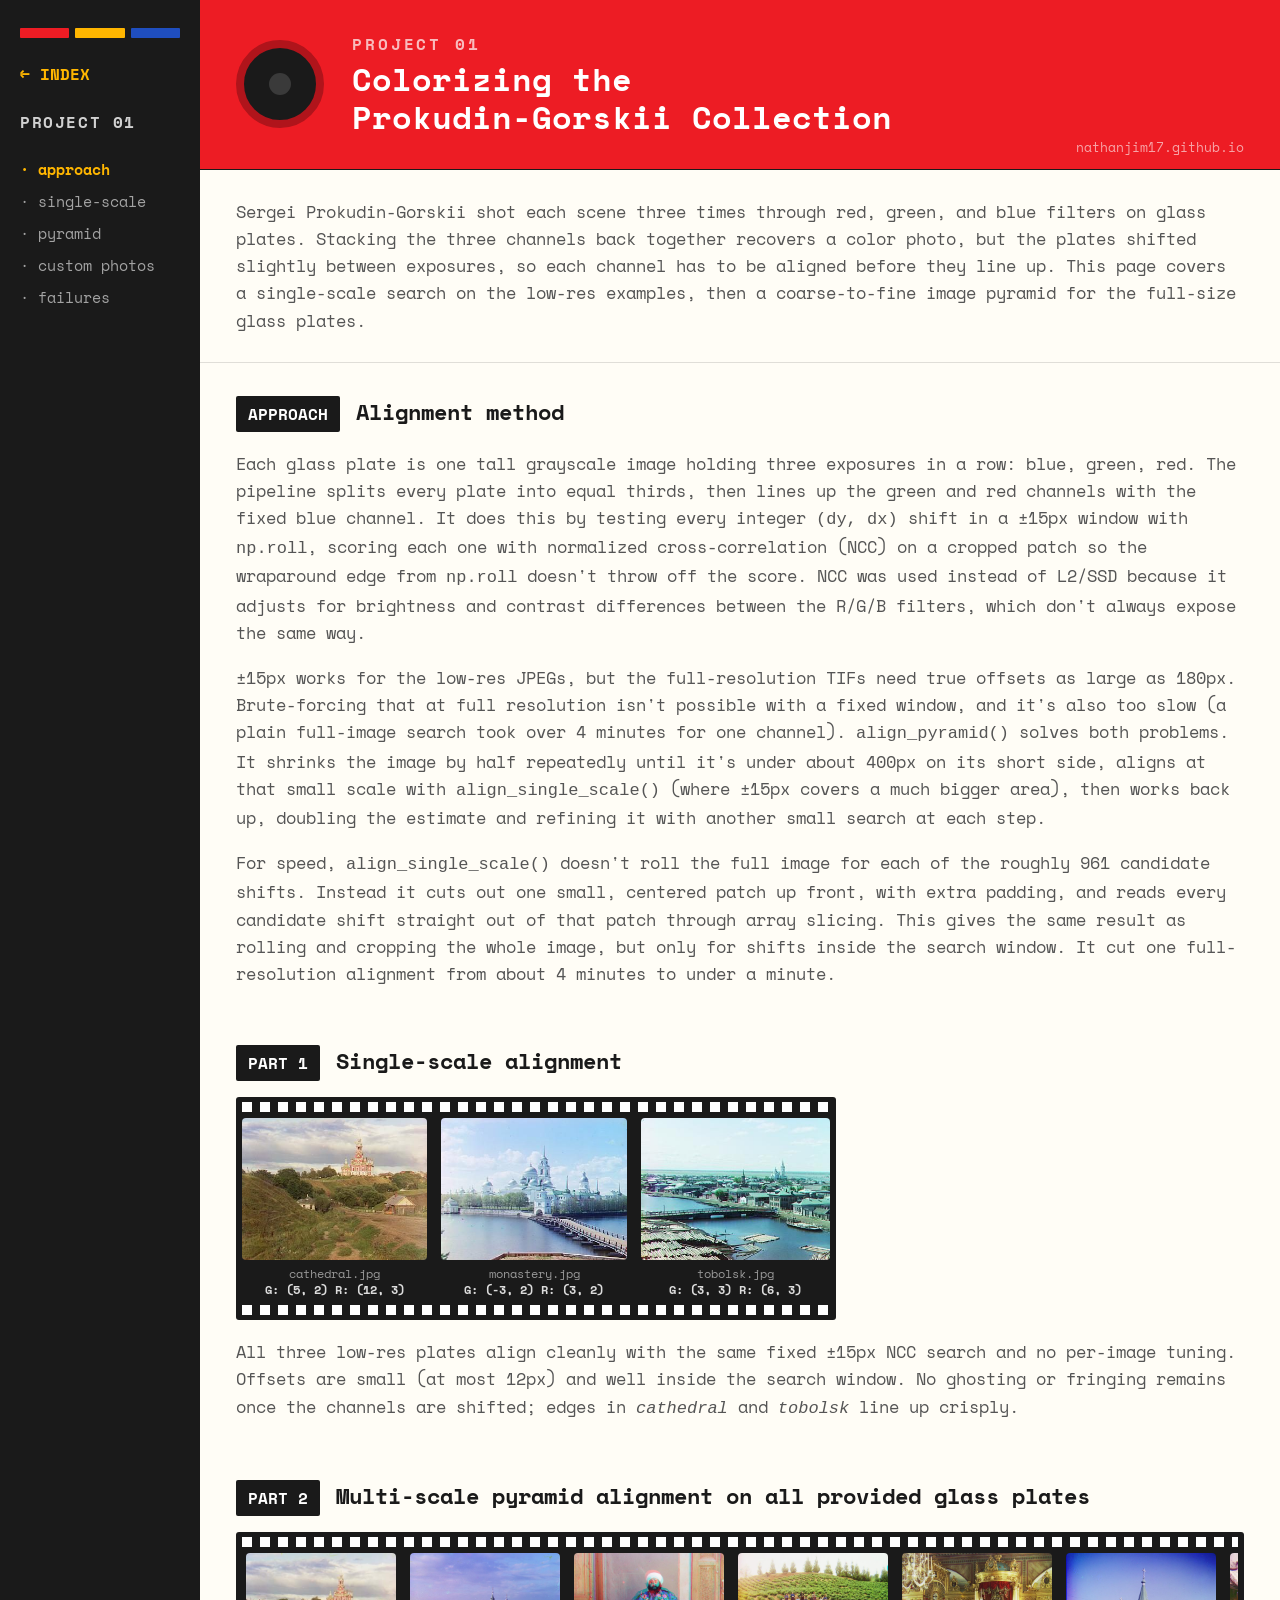
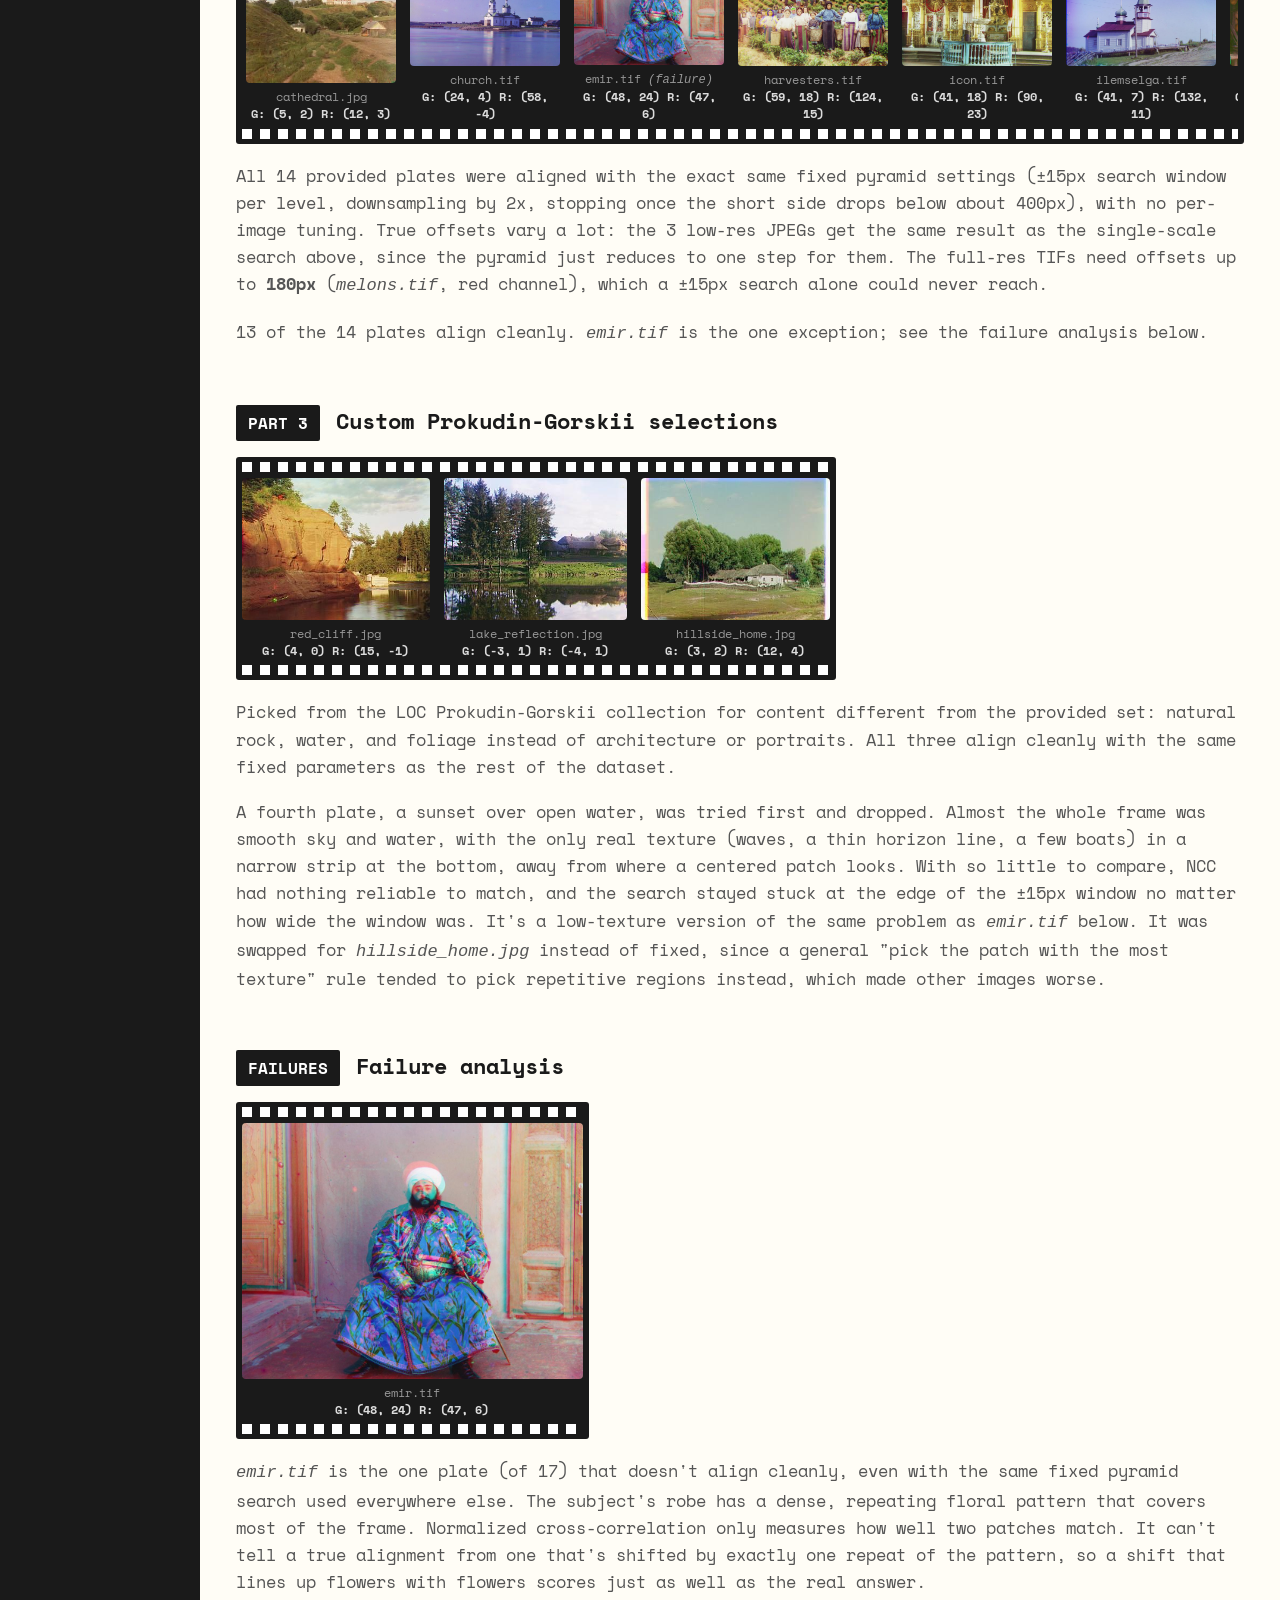
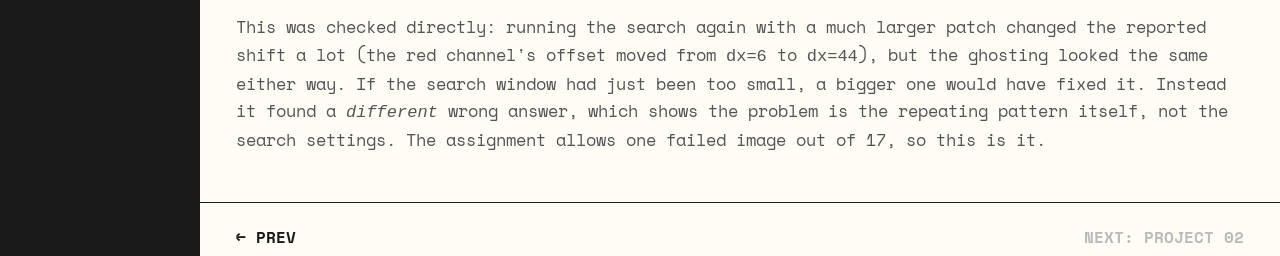
==== commit b7fe45fe: "Fix pyramid results grid overflowing its container Long captions were forcing grid tracks wider than" ====
--- a/projects/01/index.html
+++ b/projects/01/index.html
@@ -124,9 +124,9 @@
           <span class="part-chip">PART 2</span>
           <span class="part-title">Multi-scale pyramid alignment on all provided glass plates</span>
         </div>
-        <div class="film-strip">
-          <div class="perf"></div>
-          <div class="frames grid">
+        <div class="film-strip wide">
+          <div class="perf"></div>
+          <div class="frames scroll">
             <div class="result-tile"><div class="frame"><img src="img/cathedral.jpg" alt="cathedral, aligned"></div><div class="result-label">cathedral.jpg<br><b>G: (5, 2)  R: (12, 3)</b></div></div>
             <div class="result-tile"><div class="frame"><img src="img/church.jpg" alt="church, aligned"></div><div class="result-label">church.tif<br><b>G: (24, 4)  R: (58, -4)</b></div></div>
             <div class="result-tile"><div class="frame"><img src="img/emir.jpg" alt="emir, misaligned"></div><div class="result-label">emir.tif <em>(failure)</em><br><b>G: (48, 24)  R: (47, 6)</b></div></div>
--- a/css/site.css
+++ b/css/site.css
@@ -470,6 +470,33 @@
   grid-template-columns: repeat(auto-fill, minmax(130px, 1fr));
   gap: 14px;
 }
+
+.film-strip.wide {
+  width: 100%;
+  max-width: none;
+}
+.frames.scroll {
+  display: flex;
+  flex-wrap: nowrap;
+  overflow-x: auto;
+  gap: 14px;
+  padding: 6px 4px;
+  scrollbar-width: thin;
+  scrollbar-color: rgba(255,255,255,.35) transparent;
+}
+.frames.scroll::-webkit-scrollbar {
+  height: 8px;
+}
+.frames.scroll::-webkit-scrollbar-thumb {
+  background: rgba(255,255,255,.35);
+  border-radius: 4px;
+}
+.frames.scroll::-webkit-scrollbar-track {
+  background: transparent;
+}
+.frames.scroll .result-tile {
+  flex: 0 0 150px;
+}
 .result-tile {
   display: flex;
   flex-direction: column;
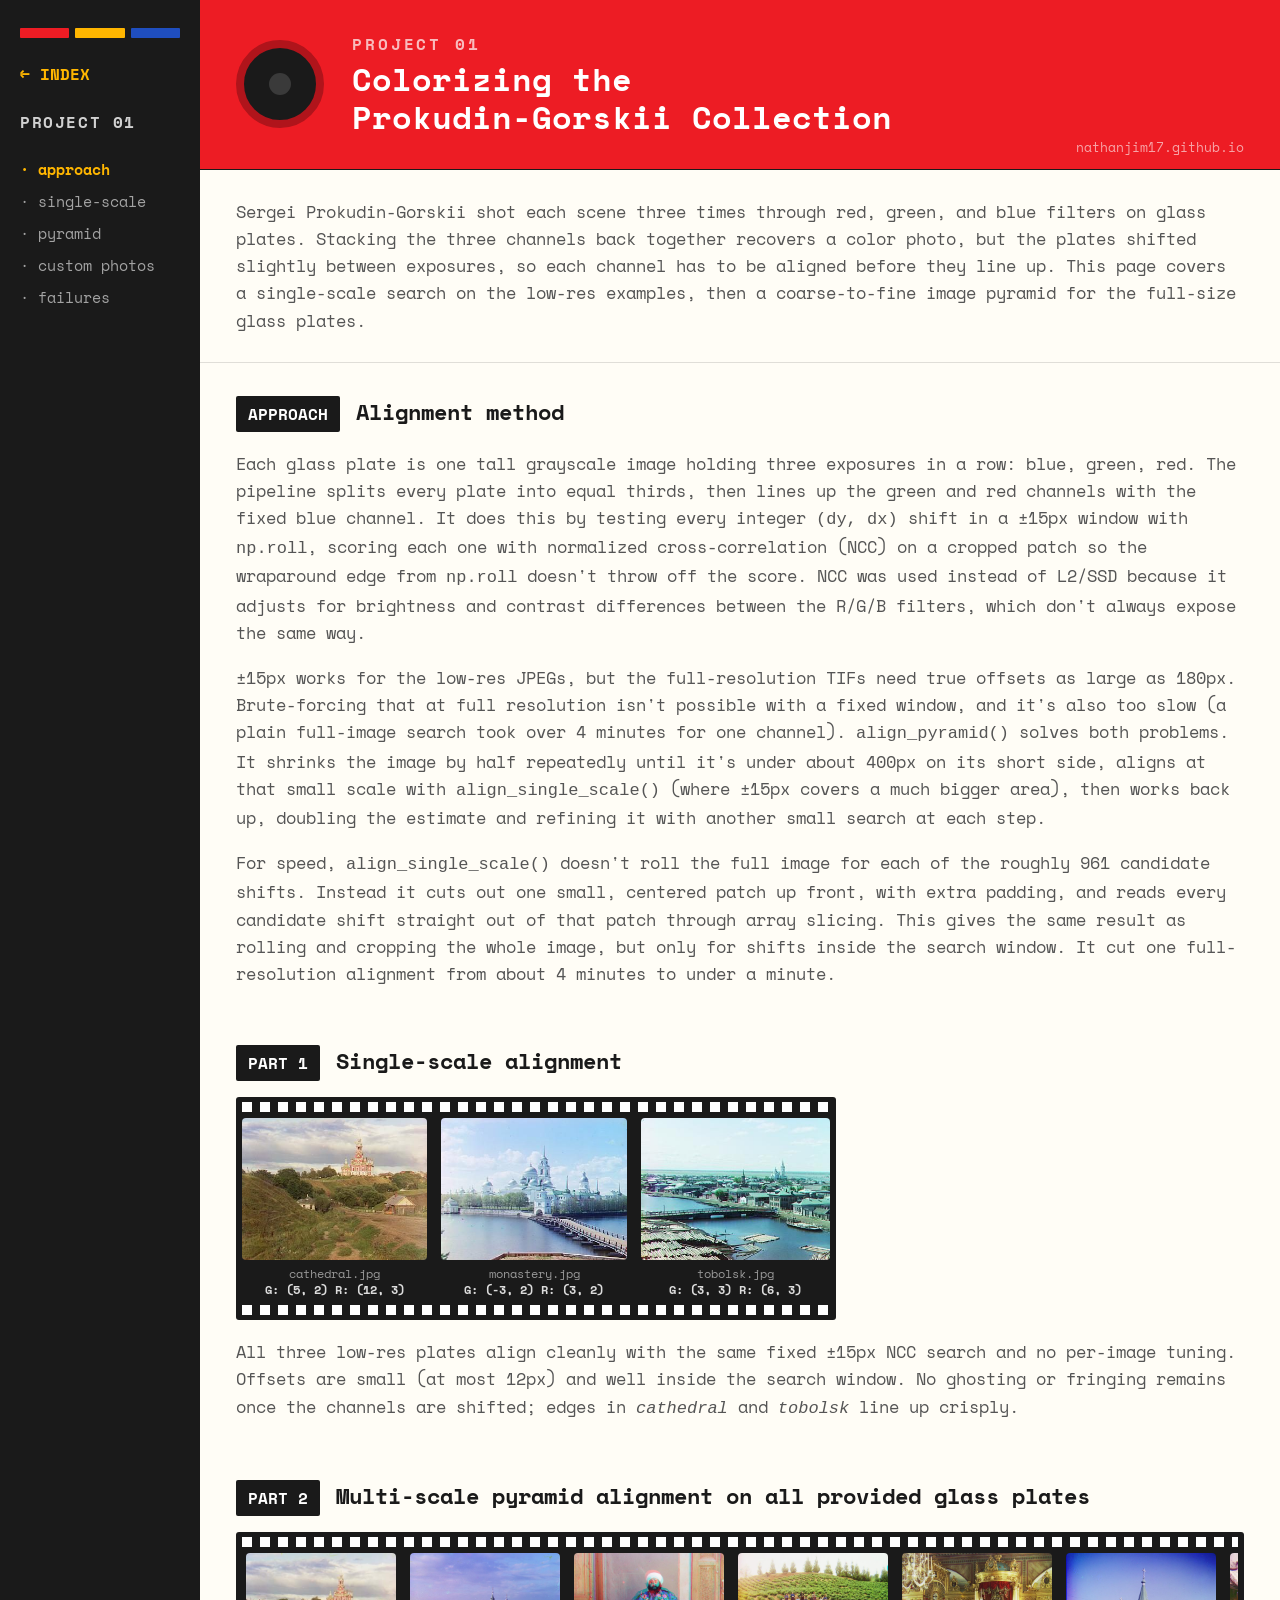
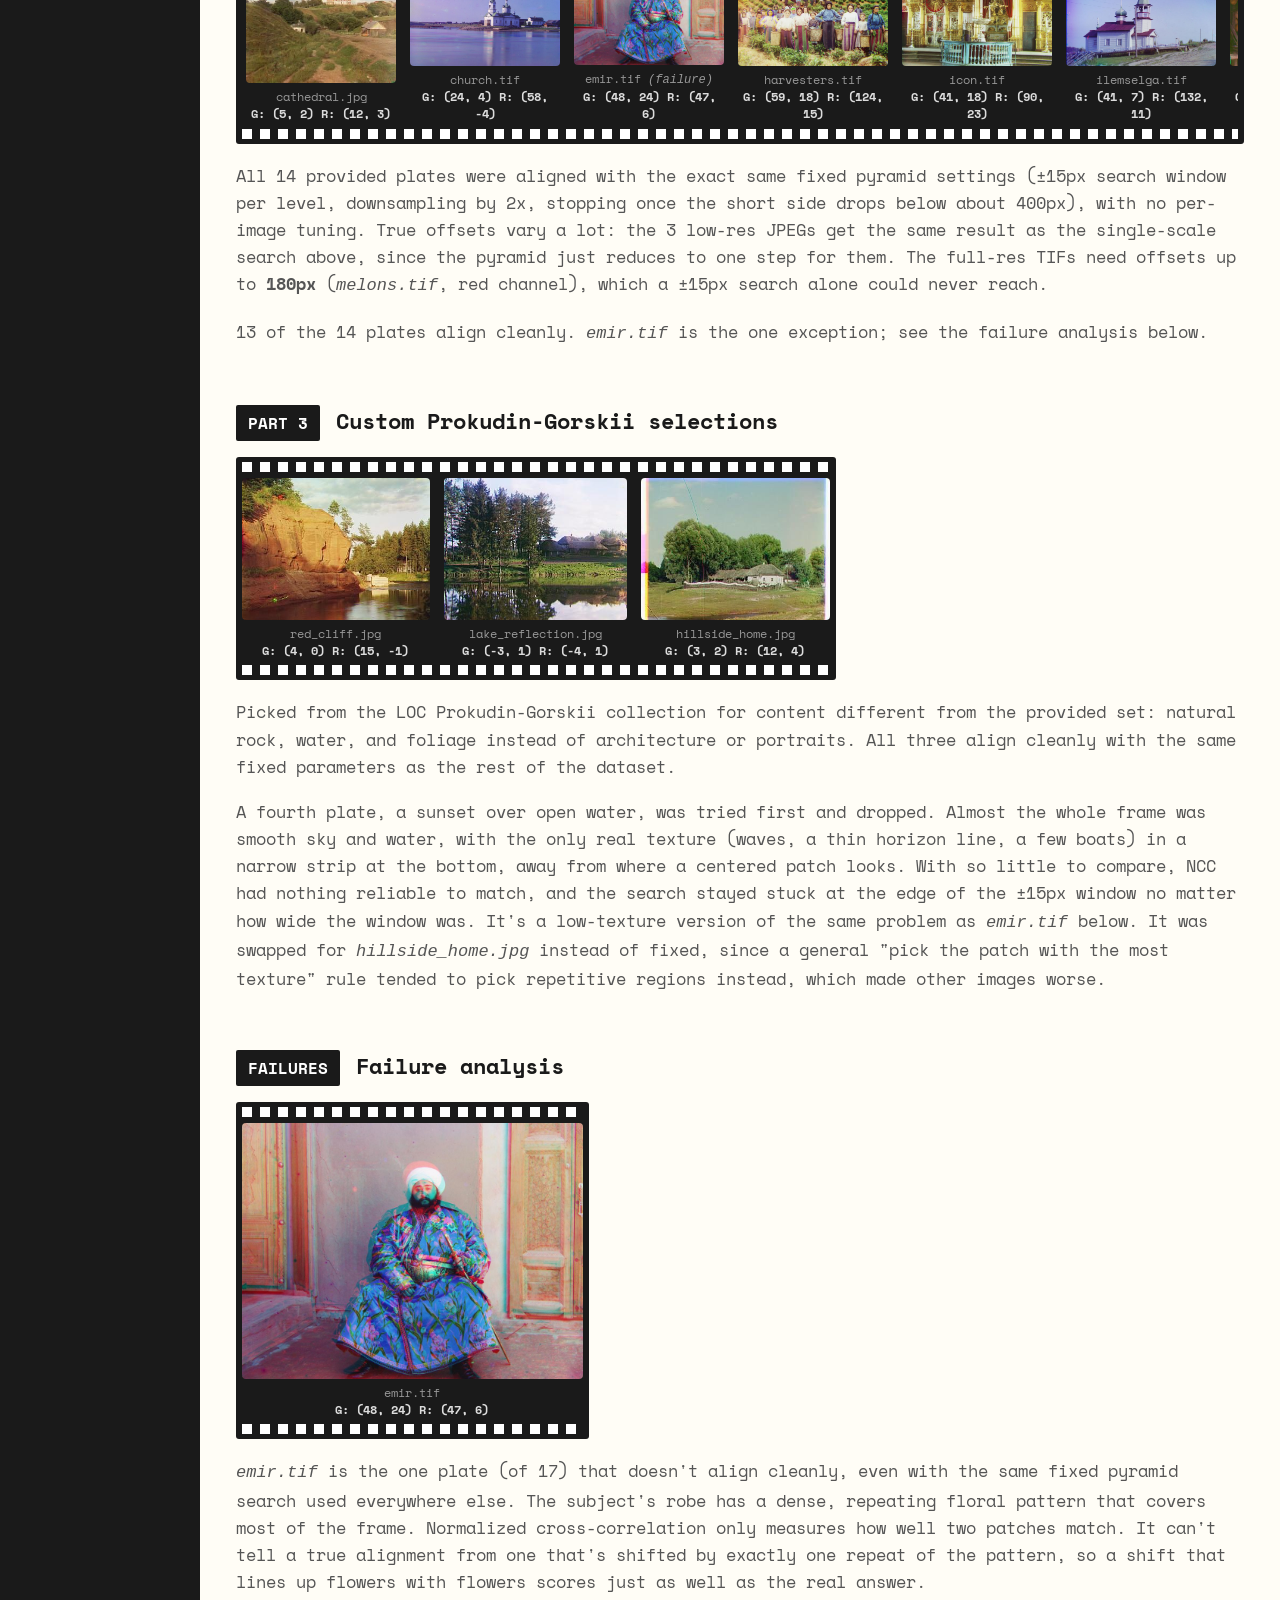
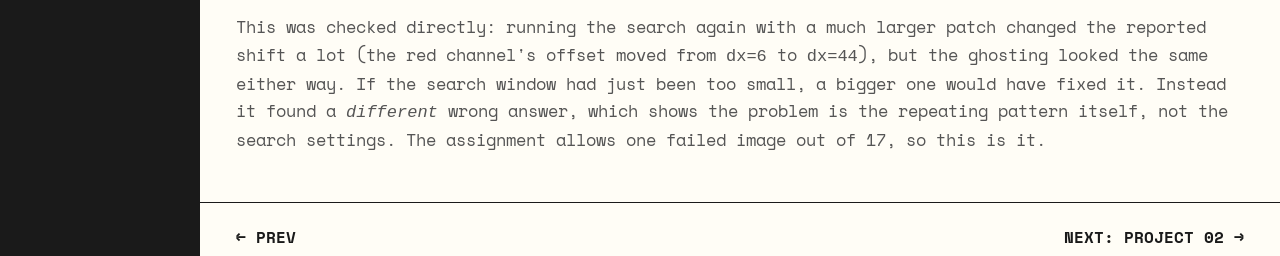
==== commit 619267a3: "Add Project 02 Part 1" ====
--- a/projects/01/index.html
+++ b/projects/01/index.html
@@ -225,7 +225,7 @@
 
     <div class="page-footer">
       <a href="../00/">← PREV</a>
-      <span class="disabled">NEXT: PROJECT 02</span>
+      <a href="../02/">NEXT: PROJECT 02 →</a>
     </div>
 
   </main>
--- a/css/site.css
+++ b/css/site.css
@@ -521,6 +521,72 @@
   color: var(--slot-label);
 }
 
+/* ---------------- Uncropped result frames ---------------- */
+
+.frames.even > .result-tile {
+  flex: 1 1 0;
+  min-width: 0;
+}
+.result-tile .frame.fit {
+  aspect-ratio: auto;
+}
+.frame.fit img {
+  height: auto;
+  object-fit: contain;
+}
+.frame.pixel img {
+  image-rendering: pixelated;
+}
+.result-tile.chosen .frame {
+  outline: 3px solid var(--yellow);
+  outline-offset: -3px;
+}
+.result-tile.chosen .result-label b {
+  color: var(--yellow);
+}
+
+/* ---------------- Code + tables ---------------- */
+
+.code-block {
+  margin: 18px 0 0;
+  background: var(--black);
+  color: #eee;
+  border-radius: 3px;
+  padding: 16px 18px;
+  overflow-x: auto;
+  font-family: 'Space Mono', monospace;
+  font-size: 13px;
+  line-height: 1.55;
+}
+.code-block code { font-family: inherit; }
+
+.data-table {
+  margin-top: 18px;
+  border-collapse: collapse;
+  font-size: 14px;
+  color: var(--body-copy);
+}
+.data-table th,
+.data-table td {
+  border-bottom: 1px solid rgba(0,0,0,.12);
+  padding: 7px 14px 7px 0;
+  text-align: left;
+  vertical-align: top;
+}
+.data-table th {
+  color: var(--black);
+  font-weight: 700;
+}
+.table-wrap {
+  overflow-x: auto;
+}
+
+.sub-heading {
+  margin: 28px 0 0;
+  font-weight: 700;
+  font-size: 17px;
+}
+
 /* ---------------- Page footer nav ---------------- */
 
 .page-footer {
